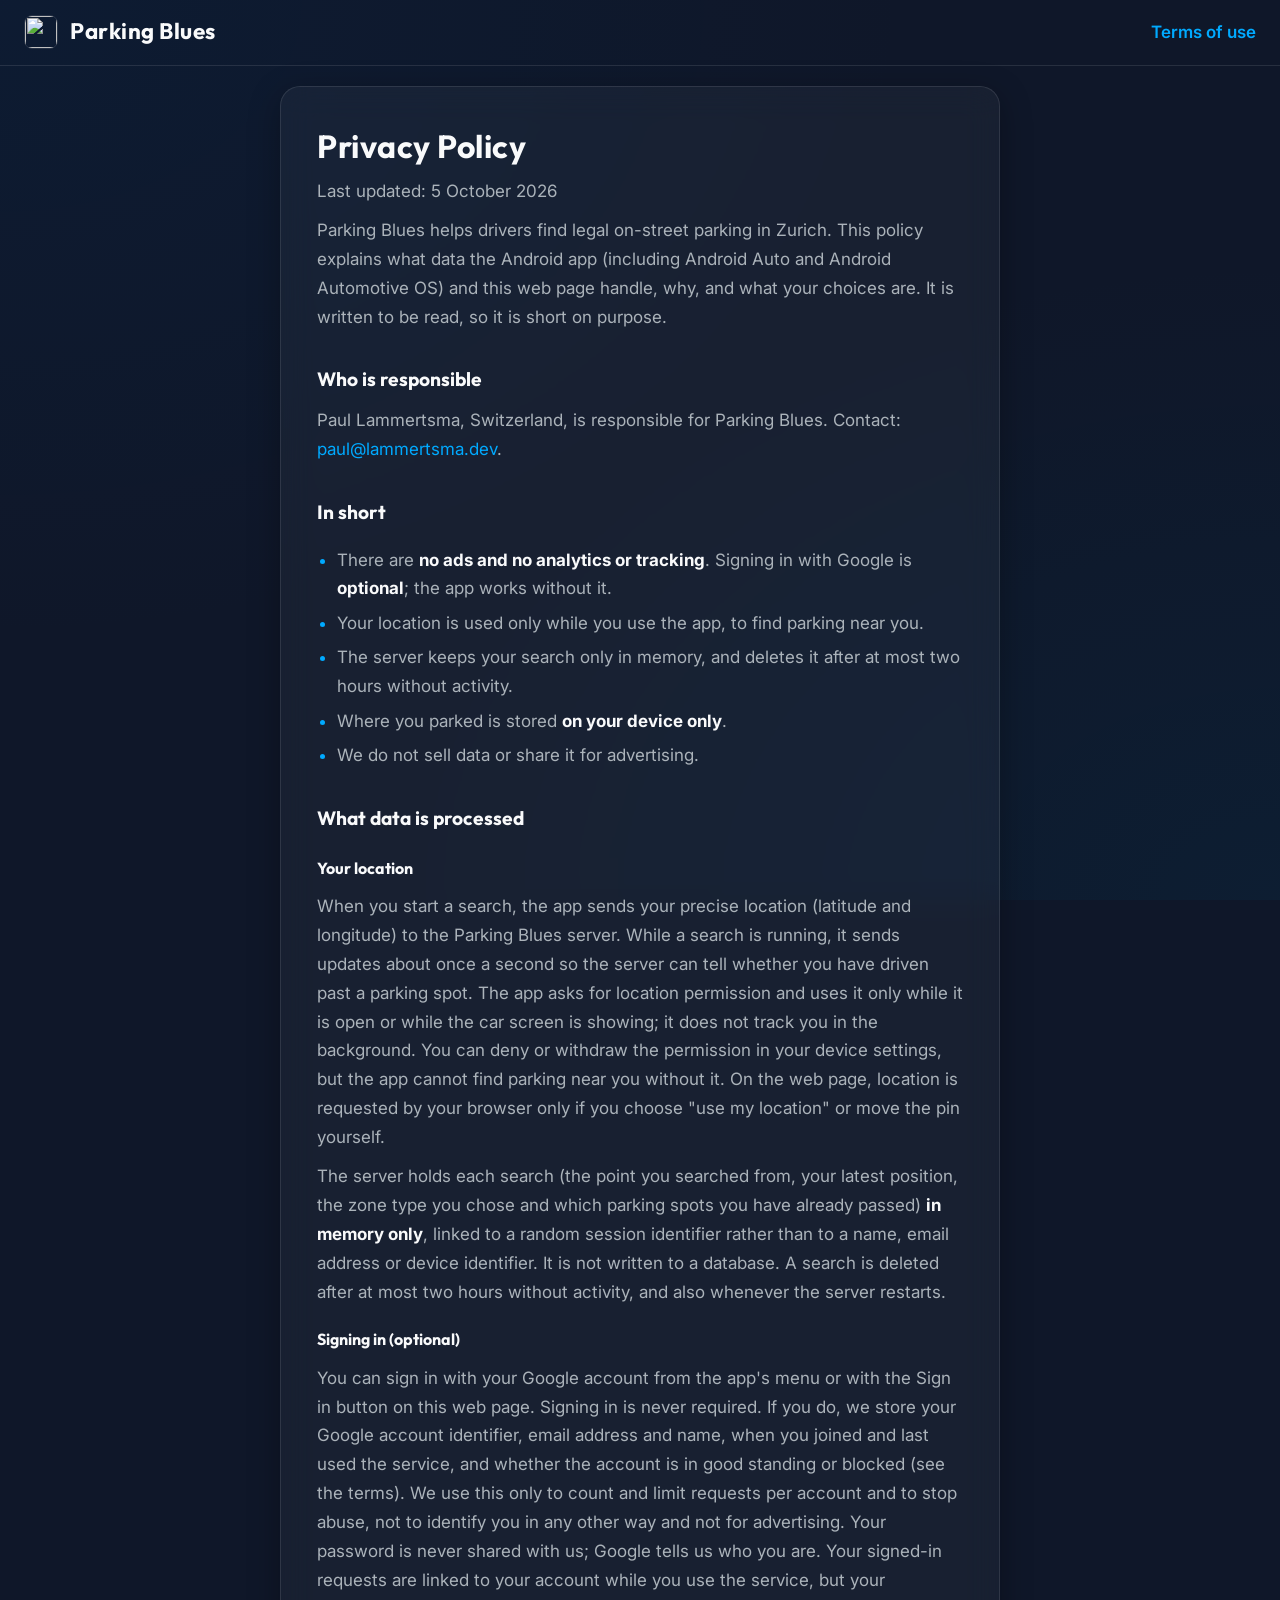
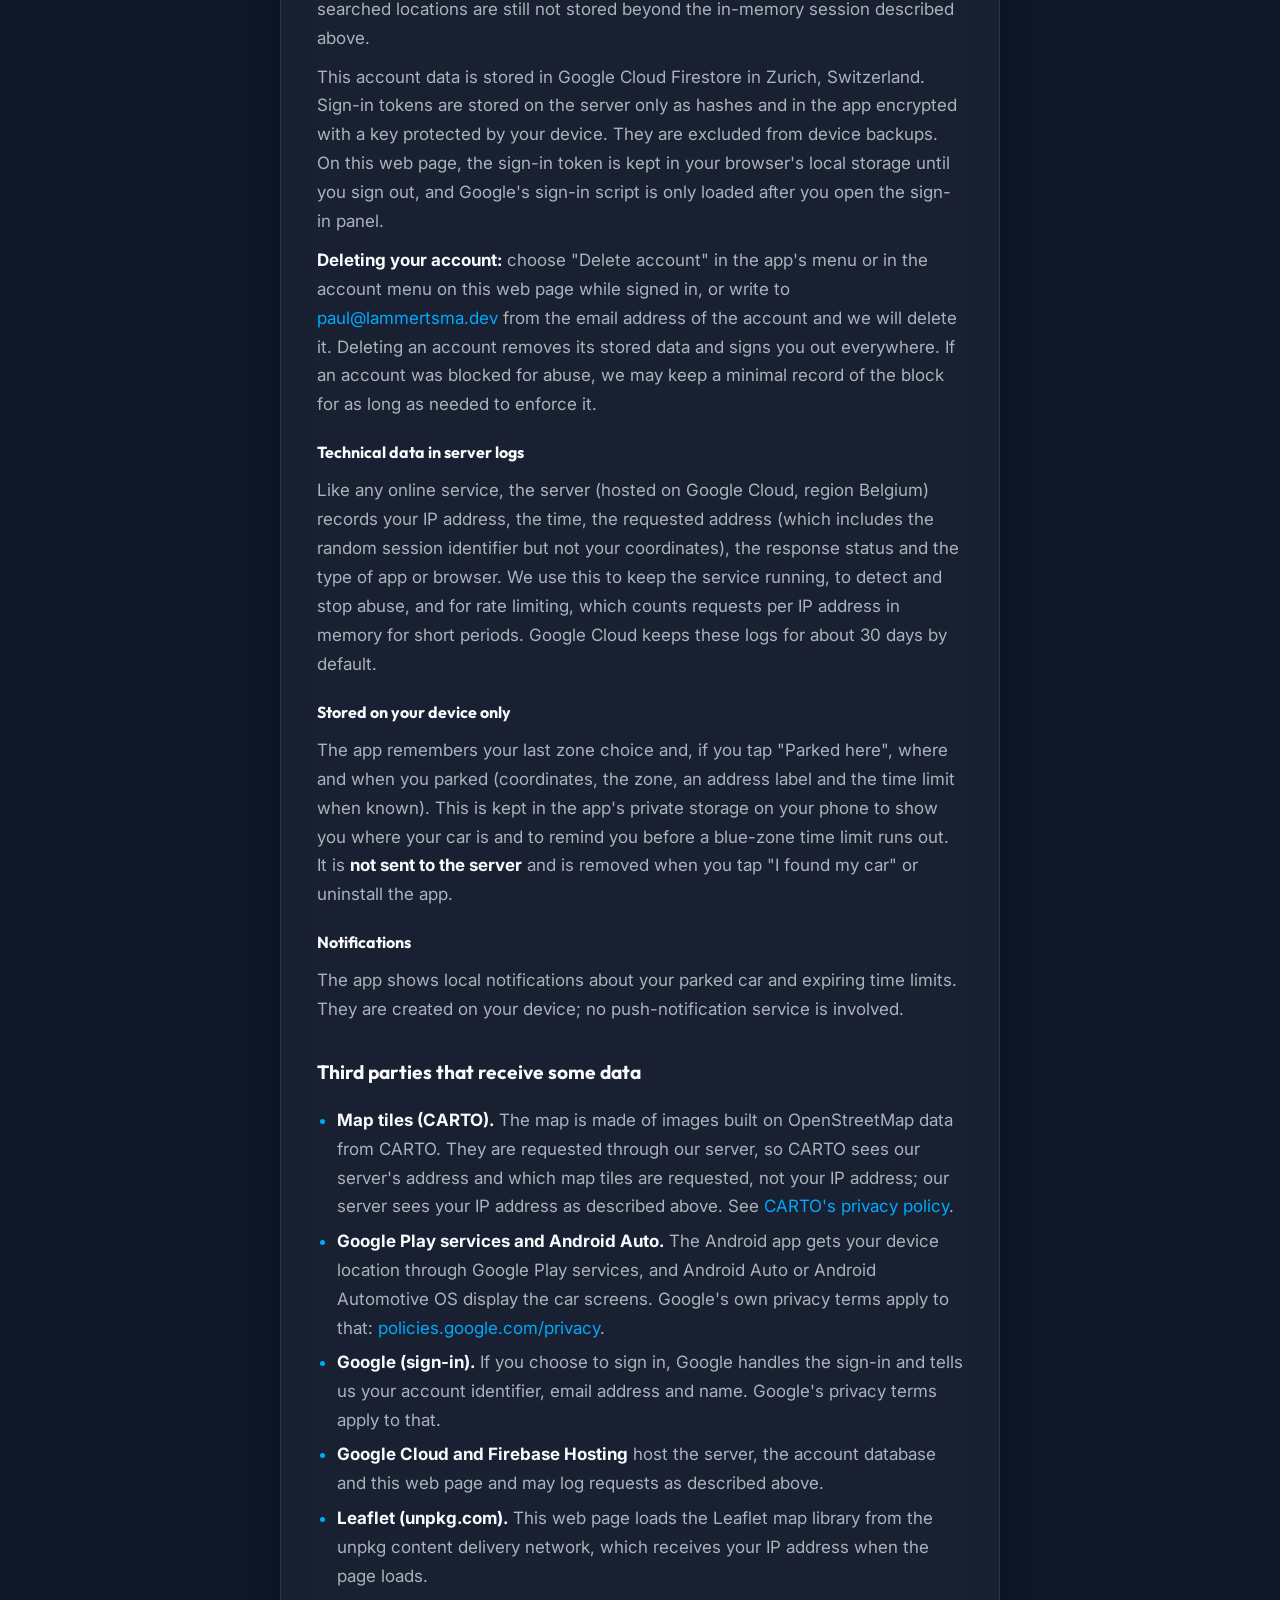
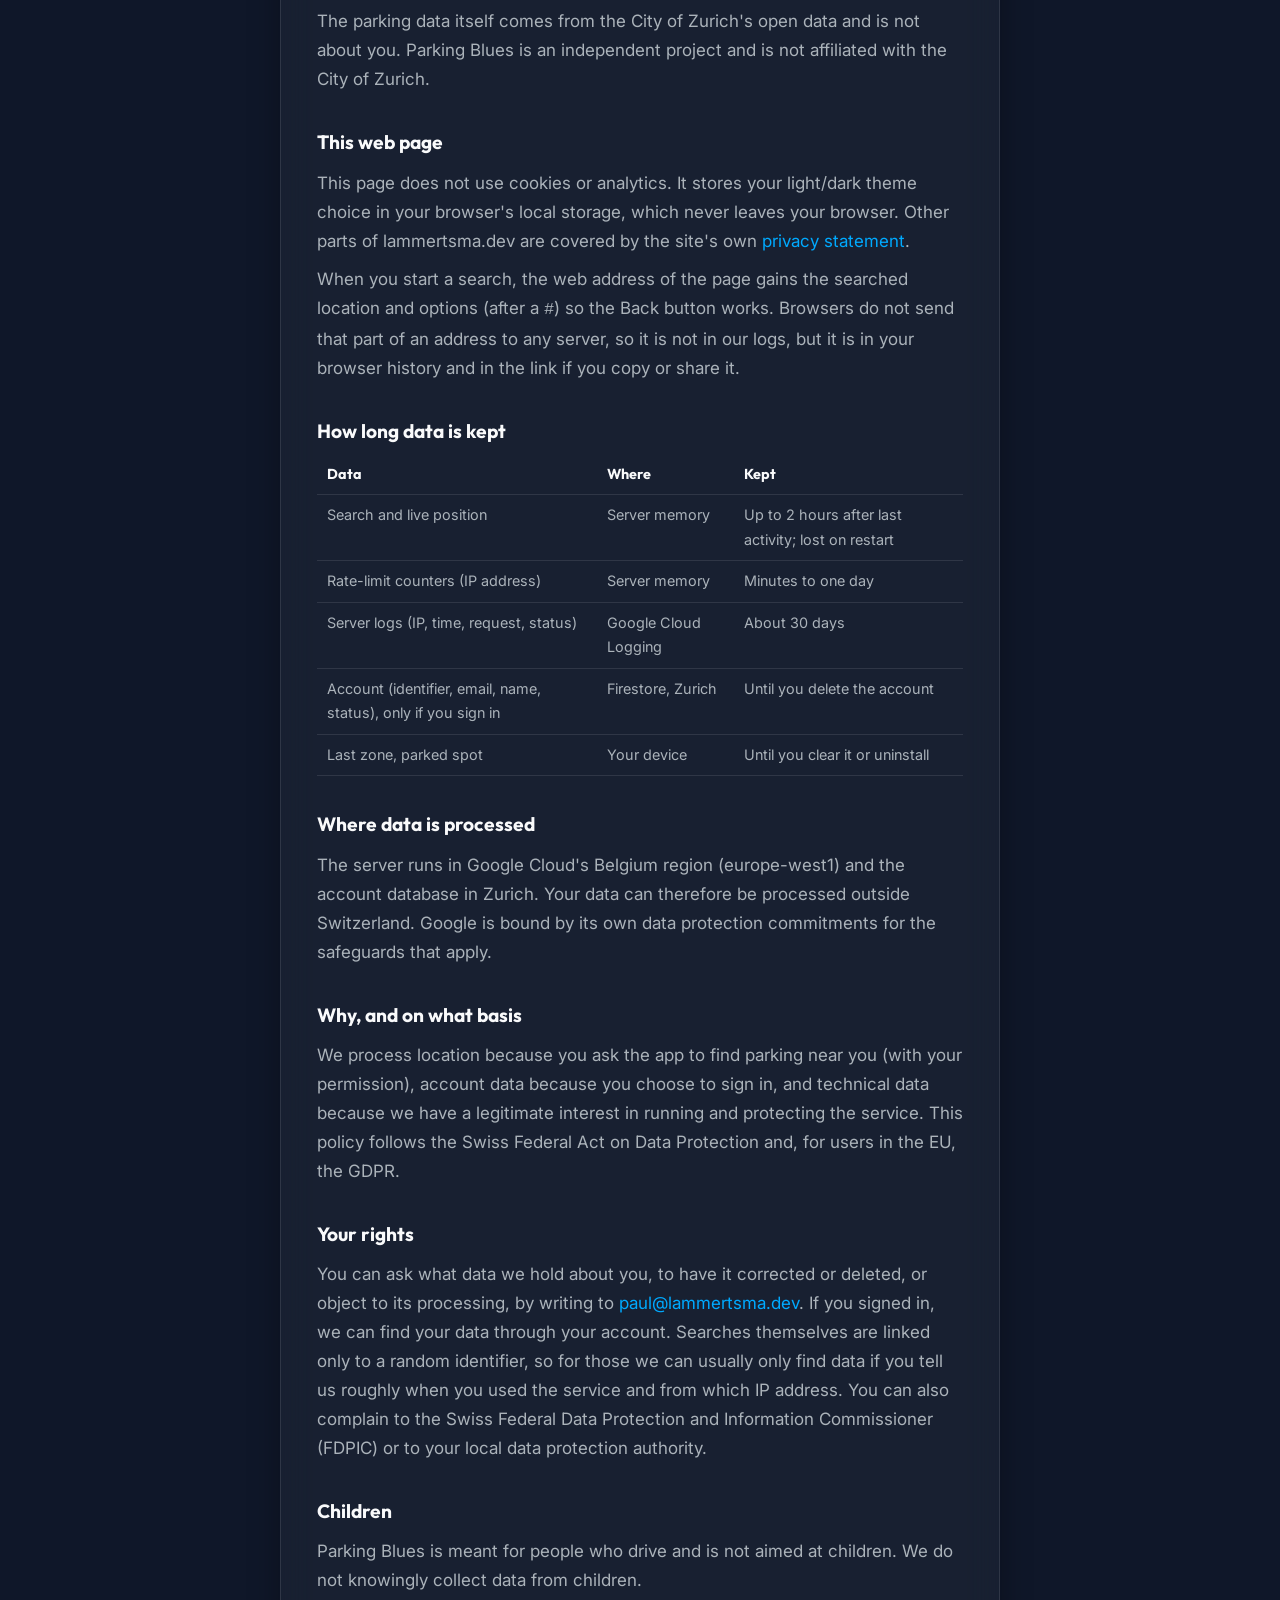
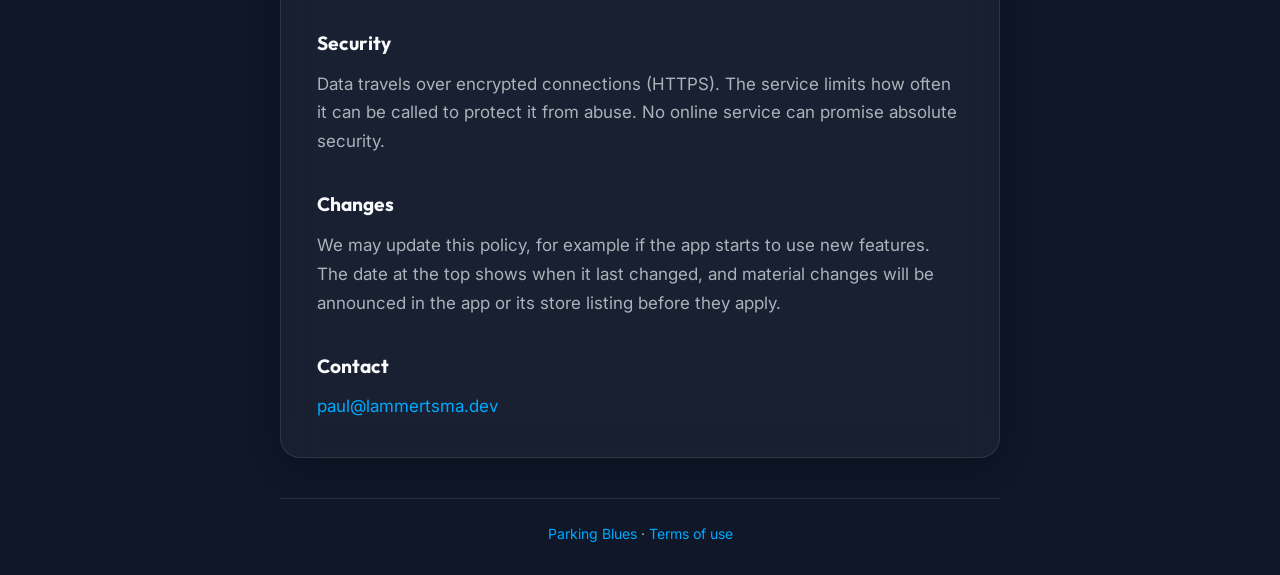
==== web/privacy.html @ 1bda06e5 "fix(web): centre the Destination label over its pin and drop the pointer Leaflet's default pin ancho" ====
<!doctype html>
<html lang="en">
<head>
  <meta charset="utf-8" />
  <meta name="viewport" content="width=device-width, initial-scale=1" />
  <title>Privacy Policy (Parking Blues)</title>
  <meta name="description" content="How the Parking Blues app and web page handle your data." />
  <link rel="preconnect" href="https://fonts.googleapis.com" />
  <link rel="preconnect" href="https://fonts.gstatic.com" crossorigin />
  <link href="https://fonts.googleapis.com/css2?family=Inter:wght@400;600&family=Outfit:wght@400;700&display=swap" rel="stylesheet" />
  <script>
    // Apply the saved theme before first paint (default: dark, like the rest
    // of lammertsma.dev). app.js owns the toggle; the legal pages only need this.
    try {
      var t = localStorage.getItem("parking-blues-theme") || "dark";
      if (t !== "system") document.documentElement.setAttribute("data-theme", t);
    } catch (e) {
      document.documentElement.setAttribute("data-theme", "dark");
    }
  </script>
  <link rel="stylesheet" href="style.css?v=13" />
</head>
<body class="legal-page">
  <header class="topbar">
    <div class="topbar-brand">
      <a class="site-home" href="/" title="Paul Lammertsma — home" aria-label="Paul Lammertsma — home"><img src="/favicon.png" alt="" width="32" height="32" /></a>
      <h1><a href="./">Parking Blues</a></h1>
    </div>
    <nav class="legal-nav"><a href="terms.html">Terms of use</a></nav>
  </header>

  <main class="legal">
    <h2>Privacy Policy</h2>
    <p class="meta">Last updated: 5 October 2026</p>

    <p>
      Parking Blues helps drivers find legal on-street parking in Zurich. This policy
      explains what data the Android app (including Android Auto and Android Automotive OS)
      and this web page handle, why, and what your choices are. It is written to be read,
      so it is short on purpose.
    </p>

    <h3>Who is responsible</h3>
    <p>
      Paul Lammertsma, Switzerland, is responsible for Parking Blues. Contact:
      <a href="mailto:paul@lammertsma.dev">paul@lammertsma.dev</a>.
    </p>

    <h3>In short</h3>
    <ul>
      <li>There are <strong>no ads and no analytics or tracking</strong>. Signing in with Google is <strong>optional</strong>; the app works without it.</li>
      <li>Your location is used only while you use the app, to find parking near you.</li>
      <li>The server keeps your search only in memory, and deletes it after at most two hours without activity.</li>
      <li>Where you parked is stored <strong>on your device only</strong>.</li>
      <li>We do not sell data or share it for advertising.</li>
    </ul>

    <h3>What data is processed</h3>

    <h4>Your location</h4>
    <p>
      When you start a search, the app sends your precise location (latitude and longitude)
      to the Parking Blues server. While a search is running, it sends updates about once a
      second so the server can tell whether you have driven past a parking spot. The app
      asks for location permission and uses it only while it is open or while the car
      screen is showing; it does not track you in the background. You can deny or withdraw
      the permission in your device settings, but the app cannot find parking near you
      without it. On the web page, location is requested by your browser only if you choose
      "use my location" or move the pin yourself.
    </p>
    <p>
      The server holds each search (the point you searched from, your latest position, the
      zone type you chose and which parking spots you have already passed) <strong>in
      memory only</strong>, linked to a random session identifier rather than to a name,
      email address or device identifier. It is not written to a database. A search is
      deleted after at most two hours without activity, and also whenever the server
      restarts.
    </p>

    <h4 id="accounts">Signing in (optional)</h4>
    <p>
      You can sign in with your Google account from the app's menu or with the Sign in button
      on this web page. Signing in is never required. If you do, we store your Google account identifier, email address and name,
      when you joined and last used the service, and whether the account is in good
      standing or blocked (see the terms). We use this only to count and limit requests
      per account and to stop abuse, not to identify you in any other way and not for
      advertising. Your password is never shared with us; Google tells us who you are.
      Your signed-in requests are linked to your account while you use the service, but
      your searched locations are still not stored beyond the in-memory session described
      above.
    </p>
    <p>
      This account data is stored in Google Cloud Firestore in Zurich, Switzerland. Sign-in
      tokens are stored on the server only as hashes and in the app encrypted with a key
      protected by your device. They are excluded from device backups. On this web page, the
      sign-in token is kept in your browser's local storage until you sign out, and
      Google's sign-in script is only loaded after you open the sign-in panel.
    </p>
    <p id="delete-account">
      <strong>Deleting your account:</strong> choose "Delete account" in the app's menu or in
      the account menu on this web page while signed in, or write to <a href="mailto:paul@lammertsma.dev">paul@lammertsma.dev</a>
      from the email address of the account and we will delete it. Deleting an account removes
      its stored data and signs you out everywhere. If an account was blocked for abuse, we may keep a
      minimal record of the block for as long as needed to enforce it.
    </p>

    <h4>Technical data in server logs</h4>
    <p>
      Like any online service, the server (hosted on Google Cloud, region Belgium) records
      your IP address, the time, the requested address (which includes the random session
      identifier but not your coordinates), the response status and the type of app or
      browser. We use this to keep the service running, to detect and stop abuse, and for
      rate limiting, which counts requests per IP address in memory for short periods. Google Cloud keeps these logs for
      about 30 days by default.
    </p>

    <h4>Stored on your device only</h4>
    <p>
      The app remembers your last zone choice and, if you tap "Parked here", where and when
      you parked (coordinates, the zone, an address label and the time limit when known).
      This is kept in the app's private storage on your phone to show you where your car is
      and to remind you before a blue-zone time limit runs out. It is <strong>not sent to
      the server</strong> and is removed when you tap "I found my car" or uninstall the app.
    </p>

    <h4>Notifications</h4>
    <p>
      The app shows local notifications about your parked car and expiring time limits. They
      are created on your device; no push-notification service is involved.
    </p>

    <h3>Third parties that receive some data</h3>
    <ul>
      <li>
        <strong>Map tiles (CARTO).</strong> The map is made of images built on OpenStreetMap
        data from CARTO. They are requested through our server, so CARTO sees our server's
        address and which map tiles are requested, not your IP address; our server sees your
        IP address as described above. See
        <a href="https://carto.com/privacy" rel="noopener">CARTO's privacy policy</a>.
      </li>
      <li>
        <strong>Google Play services and Android Auto.</strong> The Android app gets your
        device location through Google Play services, and Android Auto or Android Automotive
        OS display the car screens. Google's own privacy terms apply to that:
        <a href="https://policies.google.com/privacy" rel="noopener">policies.google.com/privacy</a>.
      </li>
      <li>
        <strong>Google (sign-in).</strong> If you choose to sign in, Google handles the
        sign-in and tells us your account identifier, email address and name. Google's
        privacy terms apply to that.
      </li>
      <li>
        <strong>Google Cloud and Firebase Hosting</strong> host the server, the account
        database and this web page and may log requests as described above.
      </li>
      <li>
        <strong>Leaflet (unpkg.com).</strong> This web page loads the Leaflet map library
        from the unpkg content delivery network, which receives your IP address when the
        page loads.
      </li>
    </ul>
    <p>
      The parking data itself comes from the City of Zurich's open data and is not about
      you. Parking Blues is an independent project and is not affiliated with the City of
      Zurich.
    </p>

    <h3>This web page</h3>
    <p>
      This page does not use cookies or analytics. It stores your light/dark theme choice in your
      browser's local storage, which never leaves your browser. Other parts of
      lammertsma.dev are covered by the site's own <a href="/privacy">privacy statement</a>.
    </p>
    <p>
      When you start a search, the web address of the page gains the searched location and
      options (after a <code>#</code>) so the Back button works. Browsers do not send that part
      of an address to any server, so it is not in our logs, but it is in your browser history
      and in the link if you copy or share it.
    </p>

    <h3>How long data is kept</h3>
    <div class="table-wrap"><table class="retention">
      <thead><tr><th>Data</th><th>Where</th><th>Kept</th></tr></thead>
      <tbody>
        <tr><td>Search and live position</td><td>Server memory</td><td>Up to 2 hours after last activity; lost on restart</td></tr>
        <tr><td>Rate-limit counters (IP address)</td><td>Server memory</td><td>Minutes to one day</td></tr>
        <tr><td>Server logs (IP, time, request, status)</td><td>Google Cloud Logging</td><td>About 30 days</td></tr>
        <tr><td>Account (identifier, email, name, status), only if you sign in</td><td>Firestore, Zurich</td><td>Until you delete the account</td></tr>
        <tr><td>Last zone, parked spot</td><td>Your device</td><td>Until you clear it or uninstall</td></tr>
      </tbody>
    </table></div>

    <h3>Where data is processed</h3>
    <p>
      The server runs in Google Cloud's Belgium region (europe-west1) and the account
      database in Zurich. Your data can therefore be processed outside Switzerland. Google is bound by its own data protection
      commitments for the safeguards that apply.
    </p>

    <h3>Why, and on what basis</h3>
    <p>
      We process location because you ask the app to find parking near you (with your
      permission), account data because you choose to sign in, and technical data because
      we have a legitimate interest in running and protecting the service. This policy follows the Swiss Federal Act on Data
      Protection and, for users in the EU, the GDPR.
    </p>

    <h3>Your rights</h3>
    <p>
      You can ask what data we hold about you, to have it corrected or deleted, or object to
      its processing, by writing to <a href="mailto:paul@lammertsma.dev">paul@lammertsma.dev</a>.
      If you signed in, we can find your data through your account. Searches themselves are
      linked only to a random identifier, so for those we can usually only find data if you
      tell us roughly when you used the service and from which IP address. You can also complain to the Swiss Federal Data Protection and
      Information Commissioner (FDPIC) or to your local data protection authority.
    </p>

    <h3>Children</h3>
    <p>
      Parking Blues is meant for people who drive and is not aimed at children. We do not
      knowingly collect data from children.
    </p>

    <h3>Security</h3>
    <p>
      Data travels over encrypted connections (HTTPS). The service limits how often it
      can be called to protect it from abuse. No online service can promise absolute security.
    </p>

    <h3>Changes</h3>
    <p>
      We may update this policy, for example if the app starts to use new features. The date at the top shows when it last changed, and material changes will be
      announced in the app or its store listing before they apply.
    </p>

    <h3>Contact</h3>
    <p><a href="mailto:paul@lammertsma.dev">paul@lammertsma.dev</a></p>
  </main>

  <footer class="site-footer">
    <a href="./">Parking Blues</a> · <a href="terms.html">Terms of use</a>
  </footer>
</body>
</html>
---- web/style.css ----
/* Styled to match lammertsma.dev (see /assets/css/main.css): dark glass
   surfaces, Inter body text, Outfit headings, electric-blue accent. The dark
   palette mirrors the site's tokens exactly; the light palette is an opt-in
   counterpart built from the same accent, radii and fonts. */
:root {
  --primary: hsl(200, 100%, 50%);
  --primary-dark: hsl(200, 100%, 40%);
  --primary-glow: hsla(200, 100%, 50%, 0.3);
  --transition: all 0.4s cubic-bezier(0.4, 0, 0.2, 1);
  --glass-blur: blur(16px);
  --font-body: "Inter", system-ui, sans-serif;
  --font-heading: "Outfit", "Inter", system-ui, sans-serif;

  /* Dark (site default) */
  --bg: hsl(222, 47%, 11%);
  --bg-glow-1: hsla(210, 100%, 20%, 0.15);
  --bg-glow-2: hsla(200, 100%, 20%, 0.15);
  --fg: hsl(210, 20%, 98%);
  --muted-fg: hsl(210, 10%, 70%);
  --border: rgba(255, 255, 255, 0.1);
  --card-bg: rgba(255, 255, 255, 0.04);
  --surface-hover: rgba(255, 255, 255, 0.08);
  --log-bg: rgba(0, 0, 0, 0.25);
  --accent-bg: rgba(255, 255, 255, 0.1);
  --link: var(--primary);
  --shadow: 0 8px 32px rgba(0, 0, 0, 0.3);
  --zone-blue: #5b9bff;
  --zone-white: #c8c8c8;
  --spot-white: #f1f5f9;
  --spot-rejected-fill: #4b5563;
  --spot-rejected-stroke: #6b7280;
  --map-tile-filter: invert(1) hue-rotate(180deg) brightness(0.95) contrast(0.9);
  color-scheme: dark;
}

/* "Match system": app.js removes data-theme entirely for this choice. */
@media (prefers-color-scheme: light) {
  :root:not([data-theme]) {
    --bg: hsl(210, 33%, 98%);
    --bg-glow-1: hsla(210, 100%, 80%, 0.25);
    --bg-glow-2: hsla(200, 100%, 80%, 0.2);
    --fg: hsl(222, 47%, 11%);
    --muted-fg: hsl(215, 16%, 38%);
    --border: rgba(15, 23, 42, 0.14);
    --card-bg: rgba(255, 255, 255, 0.75);
    --surface-hover: rgba(15, 23, 42, 0.05);
    --log-bg: rgba(15, 23, 42, 0.04);
    --accent-bg: rgba(15, 23, 42, 0.08);
    --link: hsl(200, 100%, 36%);
    --shadow: 0 8px 32px rgba(15, 23, 42, 0.1);
    --zone-blue: #1560bd;
    --zone-white: #555555;
    --spot-white: #555555;
    --spot-rejected-fill: #bbbbbb;
    --spot-rejected-stroke: #999999;
    --map-tile-filter: none;
    color-scheme: light;
  }
}

:root[data-theme="light"] {
  --bg: hsl(210, 33%, 98%);
  --bg-glow-1: hsla(210, 100%, 80%, 0.25);
  --bg-glow-2: hsla(200, 100%, 80%, 0.2);
  --fg: hsl(222, 47%, 11%);
  --muted-fg: hsl(215, 16%, 38%);
  --border: rgba(15, 23, 42, 0.14);
  --card-bg: rgba(255, 255, 255, 0.75);
  --surface-hover: rgba(15, 23, 42, 0.05);
  --log-bg: rgba(15, 23, 42, 0.04);
  --accent-bg: rgba(15, 23, 42, 0.08);
  --link: hsl(200, 100%, 36%);
  --shadow: 0 8px 32px rgba(15, 23, 42, 0.1);
  --zone-blue: #1560bd;
  --zone-white: #555555;
  --spot-white: #555555;
  --spot-rejected-fill: #bbbbbb;
  --spot-rejected-stroke: #999999;
  --map-tile-filter: none;
  color-scheme: light;
}

* {
  box-sizing: border-box;
}

html {
  overflow-x: hidden;
}

body {
  font-family: var(--font-body);
  font-size: 17px;
  line-height: 1.6;
  margin: 0;
  padding: 0 0 2rem;
  color: var(--muted-fg);
  background: var(--bg);
  background-image:
    radial-gradient(at 0% 0%, var(--bg-glow-1) 0px, transparent 50%),
    radial-gradient(at 100% 100%, var(--bg-glow-2) 0px, transparent 50%);
  background-attachment: fixed;
  -webkit-font-smoothing: antialiased;
  overflow-x: hidden;
}

h1,
h2,
h3,
h4 {
  font-family: var(--font-heading);
  font-weight: 700;
  color: var(--fg);
}

a {
  color: var(--link);
  text-decoration: none;
  transition: var(--transition);
}

a:hover {
  text-shadow: 0 0 10px var(--primary-glow);
}

p {
  margin: 10px 0 4px;
}

/* ---- Top bar -------------------------------------------------------- */

/* The header spans the full page width; everything else sits in a centered
   720px column. */
body > :not(.topbar):not(script) {
  width: min(720px, calc(100% - 2rem));
  margin-left: auto;
  margin-right: auto;
}

.topbar {
  display: flex;
  align-items: center;
  justify-content: space-between;
  gap: 0.75rem;
  padding: 0.9rem 1.5rem;
  border-bottom: 1px solid var(--border);
  margin-bottom: 1.25rem;
}

.topbar-brand {
  display: flex;
  align-items: center;
  gap: 0.75rem;
  min-width: 0;
}

/* Site icon linking back to the lammertsma.dev homepage. */
.site-home {
  display: flex;
  flex: none;
  border: 1px solid var(--border);
  border-radius: 8px;
  overflow: hidden;
  transition: var(--transition);
}

.site-home:hover {
  border-color: var(--primary);
}

.site-home img {
  display: block;
  width: 32px;
  height: 32px;
}

.topbar h1 {
  font-size: 1.4rem;
  letter-spacing: 0.5px;
  margin: 0;
  white-space: nowrap;
  overflow: hidden;
  text-overflow: ellipsis;
}

.topbar h1 a {
  color: inherit;
}

.topbar-actions {
  display: flex;
  align-items: center;
  gap: 0.5rem;
}

.theme-toggle {
  display: flex;
  border: 1px solid var(--border);
  border-radius: 8px;
  overflow: hidden;
  background: var(--card-bg);
  backdrop-filter: var(--glass-blur);
}

.theme-toggle button {
  display: flex;
  align-items: center;
  justify-content: center;
  width: 2.1rem;
  height: 2.1rem;
  padding: 0;
  border: none;
  border-left: 1px solid var(--border);
  border-radius: 0;
  background: transparent;
  color: var(--muted-fg);
}

.theme-toggle button:first-child {
  border-left: none;
}

.theme-toggle button:hover {
  background: var(--surface-hover);
  color: var(--fg);
  transform: none;
  box-shadow: none;
}

.theme-toggle button[aria-pressed="true"] {
  background: var(--accent-bg);
  color: var(--primary);
}

.theme-toggle svg {
  width: 1.1rem;
  height: 1.1rem;
  fill: none;
  stroke: currentColor;
  stroke-width: 1.6;
  stroke-linecap: round;
  stroke-linejoin: round;
}

/* ---- Controls ------------------------------------------------------- */

button {
  font-family: var(--font-body);
  font-weight: 600;
  cursor: pointer;
  padding: 0.5rem 1rem;
  color: var(--fg);
  background: var(--card-bg);
  border: 1px solid var(--border);
  border-radius: 8px;
  transition: var(--transition);
}

button:hover:not(:disabled) {
  background: var(--surface-hover);
  border-color: var(--primary);
}

button:focus-visible {
  outline: 2px solid var(--primary);
  outline-offset: 2px;
}

button:disabled {
  cursor: default;
  opacity: 0.5;
}

#start,
#expand {
  background: var(--primary);
  border-color: transparent;
  color: #fff;
}

#start:hover:not(:disabled),
#expand:hover:not(:disabled) {
  background: var(--primary-dark);
  border-color: transparent;
}

/* ---- Optional sign-in ------------------------------------------------ */

.account {
  position: relative;
}

#account-btn {
  max-width: 7rem;
  overflow: hidden;
  text-overflow: ellipsis;
  white-space: nowrap;
}

.account-panel {
  position: absolute;
  right: 0;
  top: calc(100% + 0.5rem);
  z-index: 1000; /* above the Leaflet panes */
  width: 16rem;
  max-width: calc(100vw - 2rem);
  padding: 0.9rem;
  border: 1px solid var(--border);
  border-radius: 12px;
  background: var(--bg); /* opaque: the glass surfaces would let the map show through */
  box-shadow: var(--shadow);
}

.account-panel p {
  margin: 0 0 0.6rem;
}

.account-panel .account-name {
  font-weight: 600;
  color: var(--fg);
  overflow-wrap: anywhere;
}

.account-panel .hint {
  font-size: 0.85rem;
  overflow-wrap: anywhere;
}

.account-panel button {
  display: block;
  width: 100%;
  margin-top: 0.4rem;
}

.account-panel .danger {
  color: #ef5350;
}

.reset-btn {
  font-size: 0.85rem;
  padding: 0.35rem 0.8rem;
  white-space: nowrap;
}

@media (max-width: 420px) {
  .topbar {
    padding: 0.75rem 0.9rem;
    gap: 0.5rem;
  }

  .topbar-brand {
    gap: 0.5rem;
  }

  .theme-toggle button {
    width: 1.9rem;
  }

  .topbar h1 {
    font-size: 1.15rem;
  }

  .topbar-actions {
    gap: 0.35rem;
  }

  #account-btn {
    max-width: 5rem;
  }
}

select {
  font-family: var(--font-body);
  padding: 0.4rem 0.75rem;
  border: 1px solid var(--border);
  border-radius: 8px;
  background: var(--card-bg);
  color: var(--fg);
}

/* The popup list is drawn by the browser and ignores the select's translucent
   background, so give the options an opaque one or they turn white-on-white. */
select option {
  background-color: var(--bg);
  color: var(--fg);
}

select:focus-visible,
input:focus-visible {
  outline: 2px solid var(--primary);
  outline-offset: 1px;
}

input[type="radio"] {
  accent-color: var(--primary);
}

.hint {
  color: var(--muted-fg);
  font-size: 0.9rem;
}

/* ---- Setup / session ------------------------------------------------ */

#setup,
#session {
  margin-top: 1.5rem;
}

#setup h2,
#session h2 {
  font-size: 1.3rem;
  margin: 0 0 0.75rem;
}

#session h3 {
  font-size: 1rem;
  text-transform: uppercase;
  letter-spacing: 1px;
  margin: 1.5rem 0 0.5rem;
}

fieldset {
  border: 1px solid var(--border);
  border-radius: 12px;
  background: var(--card-bg);
  margin: 0 0 0.75rem;
  padding: 0.5rem 1rem 0.75rem;
}

legend {
  font-family: var(--font-heading);
  font-weight: 700;
  color: var(--fg);
  padding: 0 0.4rem;
}

/* One look for every control in the search form: the same height, text size
   and corner radius, so the radios, the dropdown and the two buttons read as
   one set. The compact header buttons keep their own sizes. */
:root {
  --control-height: 2.75rem;
  --control-font: 1rem;
}

#setup button,
#setup select,
#session button {
  min-height: var(--control-height);
  font-size: var(--control-font);
}

#setup button,
#session button {
  padding: 0 1.4rem;
}

fieldset label {
  display: inline-flex;
  align-items: center;
  gap: 0.5rem;
  margin: 0 1.25rem 0 0;
  font-size: var(--control-font);
  cursor: pointer;
}

/* The chosen option reads as a value (bright), the others as options (muted),
   like the dropdown's selected text. */
fieldset label:has(input:checked) {
  color: var(--fg);
}

input[type="radio"] {
  width: 1.1rem;
  height: 1.1rem;
  margin: 0;
}

.duration-row {
  display: flex;
  align-items: center;
  gap: 0.75rem;
  flex-wrap: wrap;
  margin-bottom: 0.5rem;
  font-size: var(--control-font);
}

.form-actions {
  display: flex;
  align-items: center;
  gap: 0.75rem;
  flex-wrap: wrap;
  margin: 1.25rem 0 0.25rem;
}

#map {
  height: 350px;
  margin-bottom: 0.5rem;
  border: 1px solid var(--border);
  border-radius: 16px;
  box-shadow: var(--shadow);
  /* Keeps Leaflet's panes inside the rounded corners. */
  overflow: hidden;
}

/* The map tiles are CARTO's light basemap; invert them in the dark theme
   rather than switching tile sets, so markers and popups are untouched. */
/* The label sits right on its marker, so Leaflet's little pointer is redundant. */
.leaflet-tooltip::before {
  display: none;
}

.leaflet-tile-pane {
  filter: var(--map-tile-filter);
}

.you-dot {
  width: 16px;
  height: 16px;
  border-radius: 50%;
  background: #d62728;
  border: 2px solid white;
  box-shadow: 0 0 3px rgba(0, 0, 0, 0.7);
}

.card {
  background: var(--card-bg);
  backdrop-filter: var(--glass-blur);
  border: 1px solid var(--border);
  border-radius: 16px;
  box-shadow: var(--shadow);
  padding: 1rem 1.25rem;
  margin-bottom: 0.75rem;
  transition: var(--transition);
}

.card:hover {
  background: var(--surface-hover);
  border-color: var(--primary);
}

/* Not scoped to .card: also used inside map popups (segmentDetailsHtml in
   app.js), which aren't .card elements. */
.zone-blue { color: var(--zone-blue); font-weight: bold; }
.zone-white { color: var(--zone-white); font-weight: bold; }

.popup-note {
  color: var(--muted-fg);
  font-size: 0.85rem;
}

/* Leaflet's own popup chrome is theme-unaware (always light) -- override it
   so the richer content segmentDetailsHtml puts in there stays legible in
   dark mode instead of white-box-on-dark-page. */
.leaflet-popup-content-wrapper,
.leaflet-popup-tip {
  background: var(--bg);
  color: var(--fg);
  border: 1px solid var(--border);
}

.leaflet-popup-content-wrapper {
  border-radius: 12px;
  font-family: var(--font-body);
}

.leaflet-popup-close-button {
  color: var(--muted-fg) !important;
}

.leaflet-container a {
  color: var(--link);
}

.leaflet-control-attribution {
  background: var(--card-bg) !important;
  color: var(--muted-fg) !important;
}

/* Long result lists scroll inside their own block instead of stretching the page. */
#upcoming {
  max-height: 11rem;
  overflow-y: auto;
  margin: 0;
  padding: 0.5rem 1rem 0.5rem 2.5rem;
  background: var(--log-bg);
  border: 1px solid var(--border);
  border-radius: 12px;
  font-size: 0.9rem;
}

#upcoming li {
  margin: 0.35rem 0;
}

/* Map marker colors. Rejected ("already checked") spots must read as fainter
   than live ones in both themes: lighter than white-zone spots on the light
   map, darker than them on the dark map. */
.spot-blue {
  stroke: var(--zone-blue);
  fill: var(--zone-blue);
}

.spot-white {
  stroke: var(--spot-white);
  fill: var(--spot-white);
}

.spot-rejected {
  stroke: var(--spot-rejected-stroke);
  fill: var(--spot-rejected-fill);
}

.status {
  background: var(--log-bg);
  border: 1px solid var(--border);
  border-radius: 12px;
  color: var(--fg);
  font-size: 0.9rem;
  padding: 0.6rem 1rem;
}

/* ---- Privacy policy and terms of use -------------------------------- */

.legal-nav a {
  font-weight: 600;
}

.legal {
  background: var(--card-bg);
  backdrop-filter: var(--glass-blur);
  border: 1px solid var(--border);
  border-radius: 20px;
  box-shadow: var(--shadow);
  padding: 2rem 2.25rem;
  line-height: 1.7;
}

.legal h2 {
  font-size: 2rem;
  letter-spacing: 0.5px;
  margin: 0 0 0.25rem;
}

.legal h3 {
  font-size: 1.2rem;
  margin: 2rem 0 0.4rem;
}

.legal h4 {
  font-size: 1rem;
  margin: 1.25rem 0 0.25rem;
}

.legal .meta {
  color: var(--muted-fg);
  margin-top: 0;
}

.legal strong {
  color: var(--fg);
}

.legal ul {
  padding-left: 1.25rem;
}

.legal li {
  margin: 0.35rem 0;
}

.legal li::marker {
  color: var(--primary);
}

.retention {
  width: 100%;
  border-collapse: collapse;
  font-size: 0.9rem;
}

.retention th,
.retention td {
  text-align: left;
  vertical-align: top;
  padding: 0.5rem 0.6rem;
  border-bottom: 1px solid var(--border);
}

.retention th {
  font-family: var(--font-heading);
  color: var(--fg);
}

/* Wide tables scroll inside the card instead of the page on narrow screens. */
.legal .table-wrap {
  overflow-x: auto;
}

/* ---- Footer --------------------------------------------------------- */

.site-footer {
  margin-top: 2.5rem;
  padding: 1.5rem 0 0;
  border-top: 1px solid var(--border);
  color: var(--muted-fg);
  font-size: 14px;
  text-align: center;
}

@media (max-width: 600px) {
  body {
    font-size: 16px;
  }

  .legal {
    padding: 1.25rem 1.1rem;
    border-radius: 16px;
  }
}
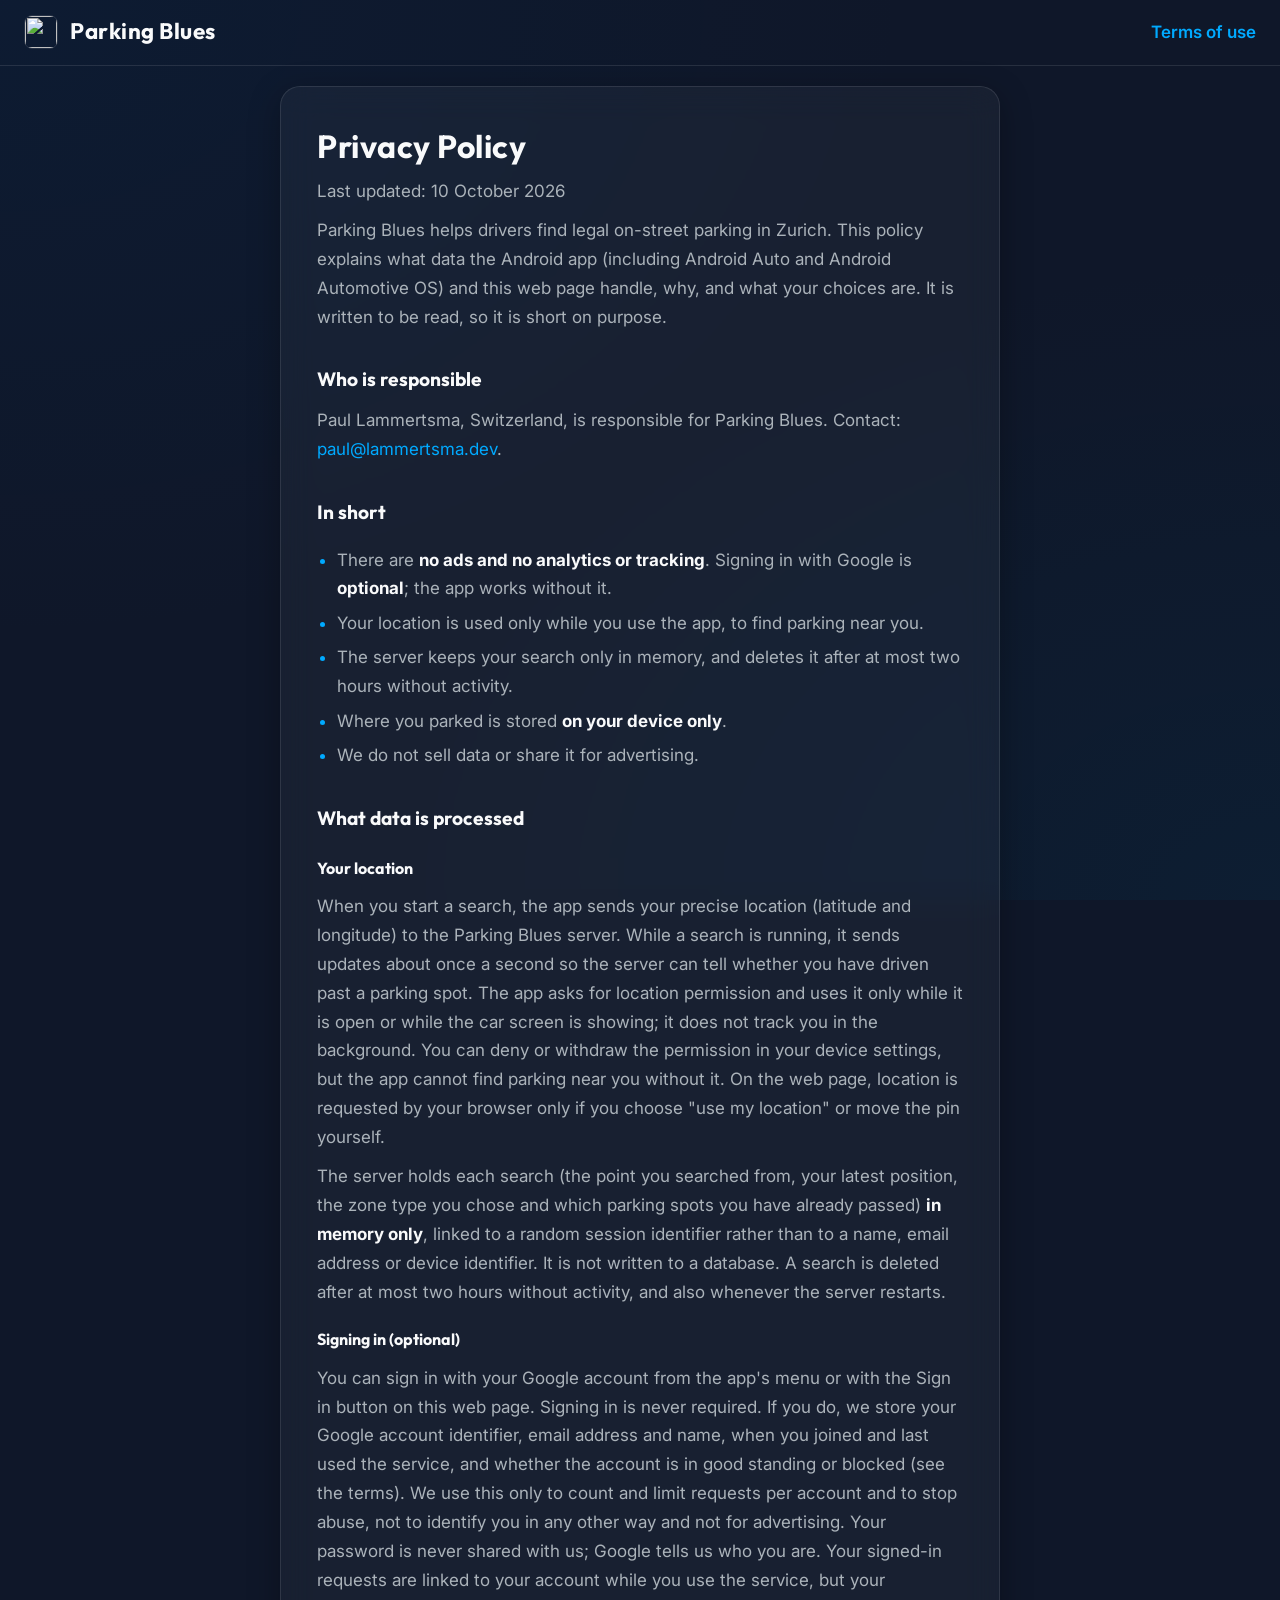
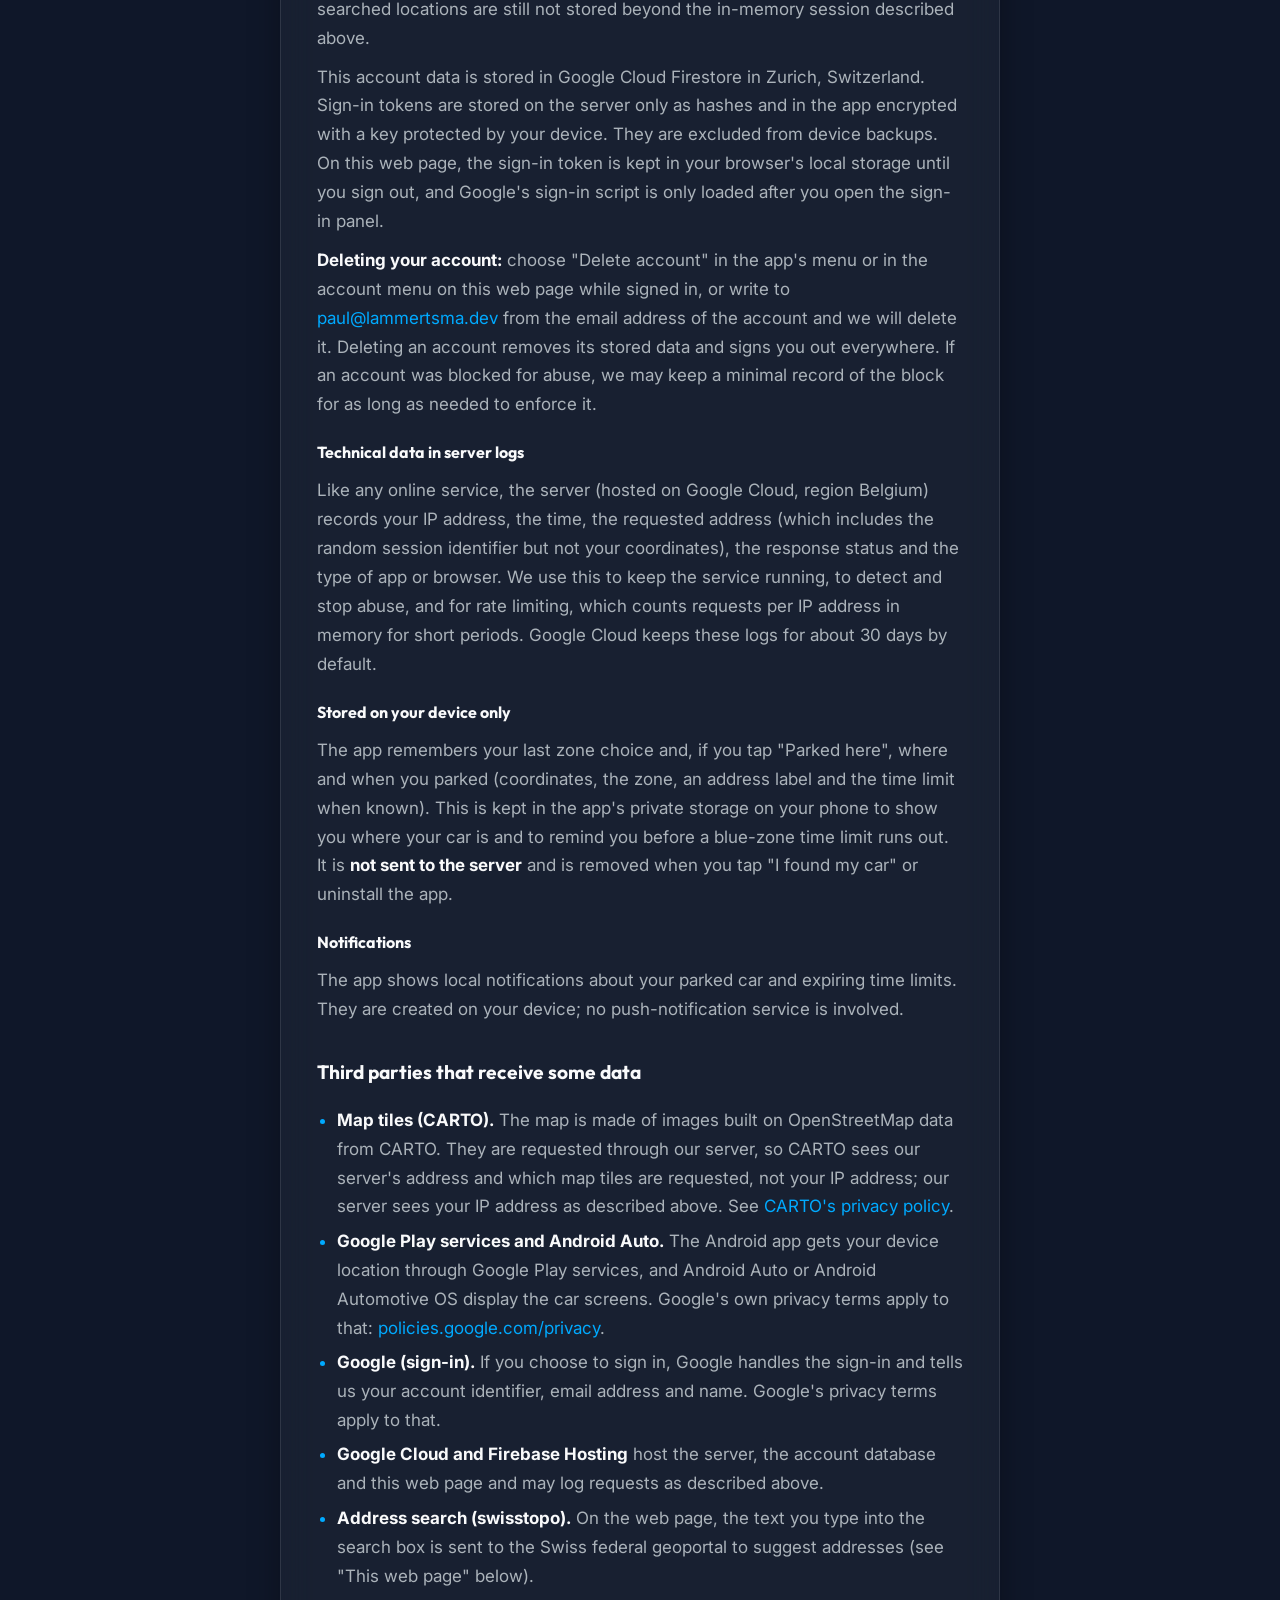
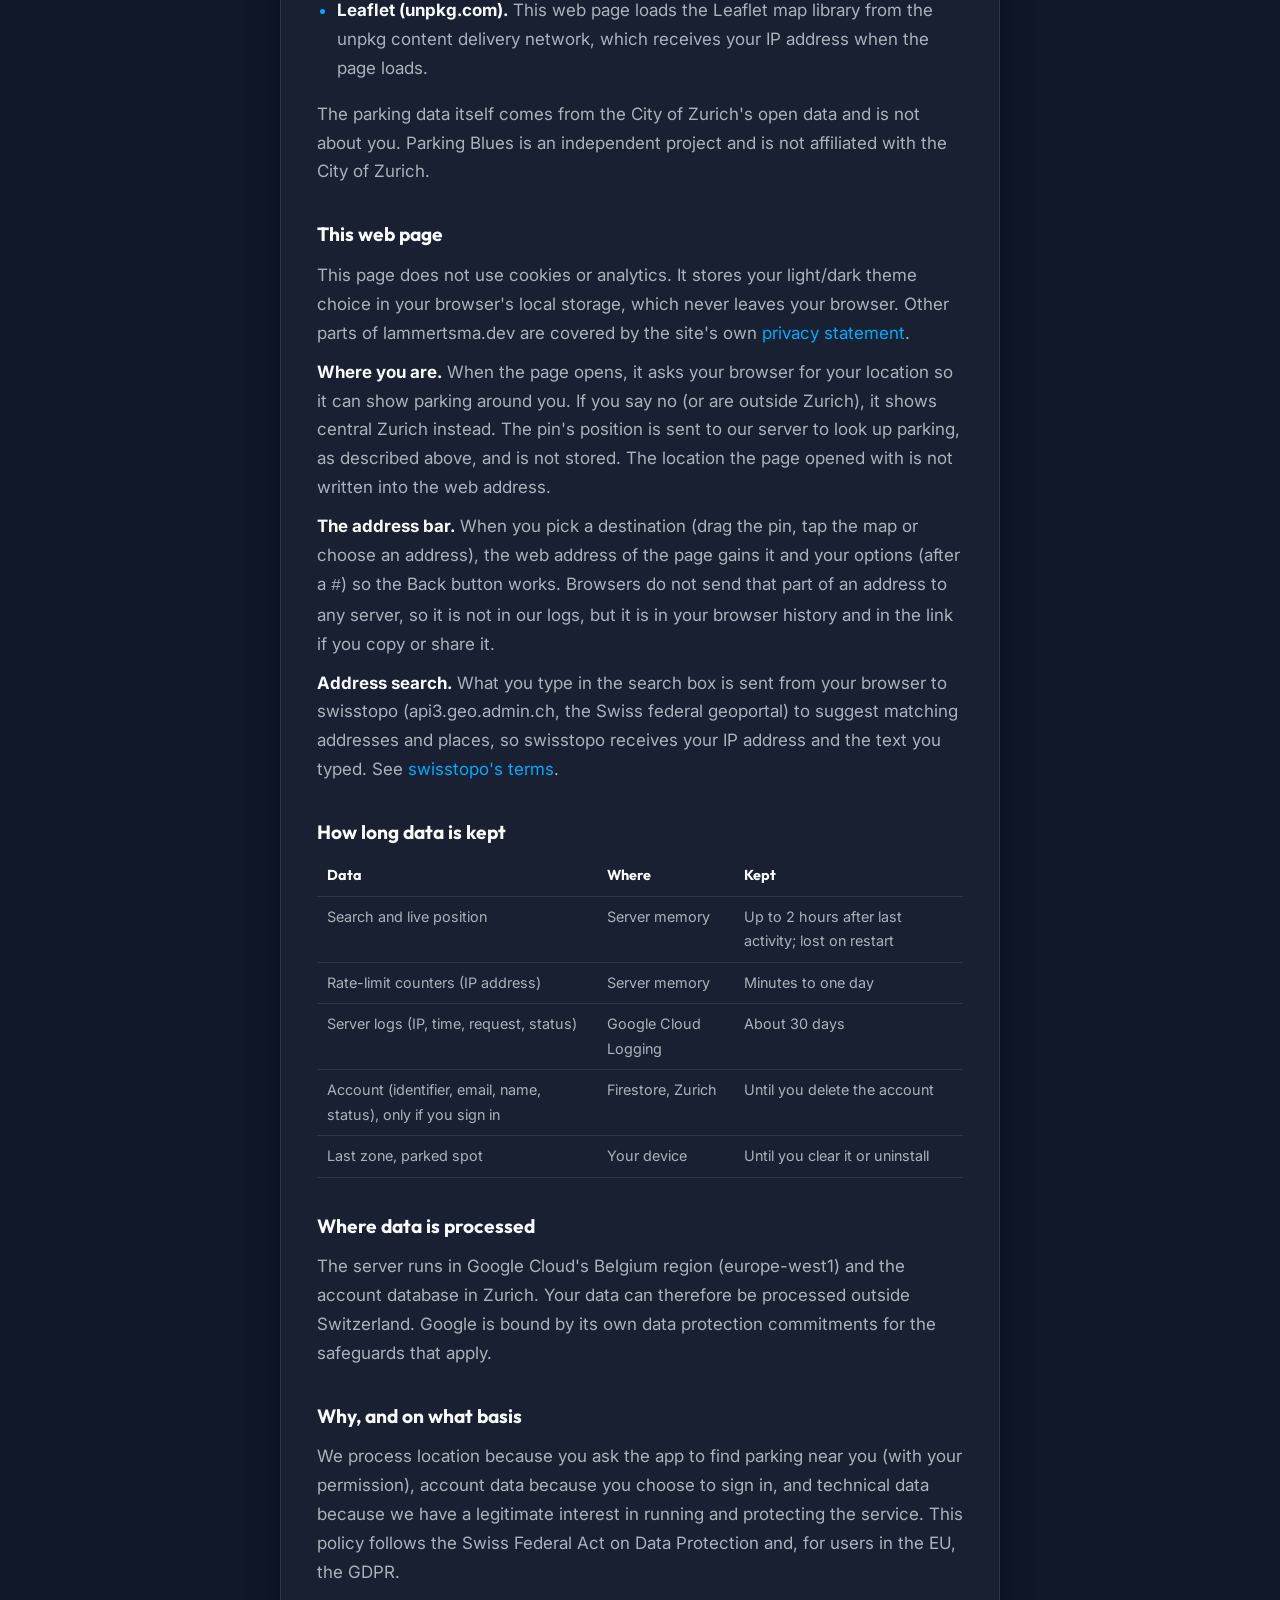
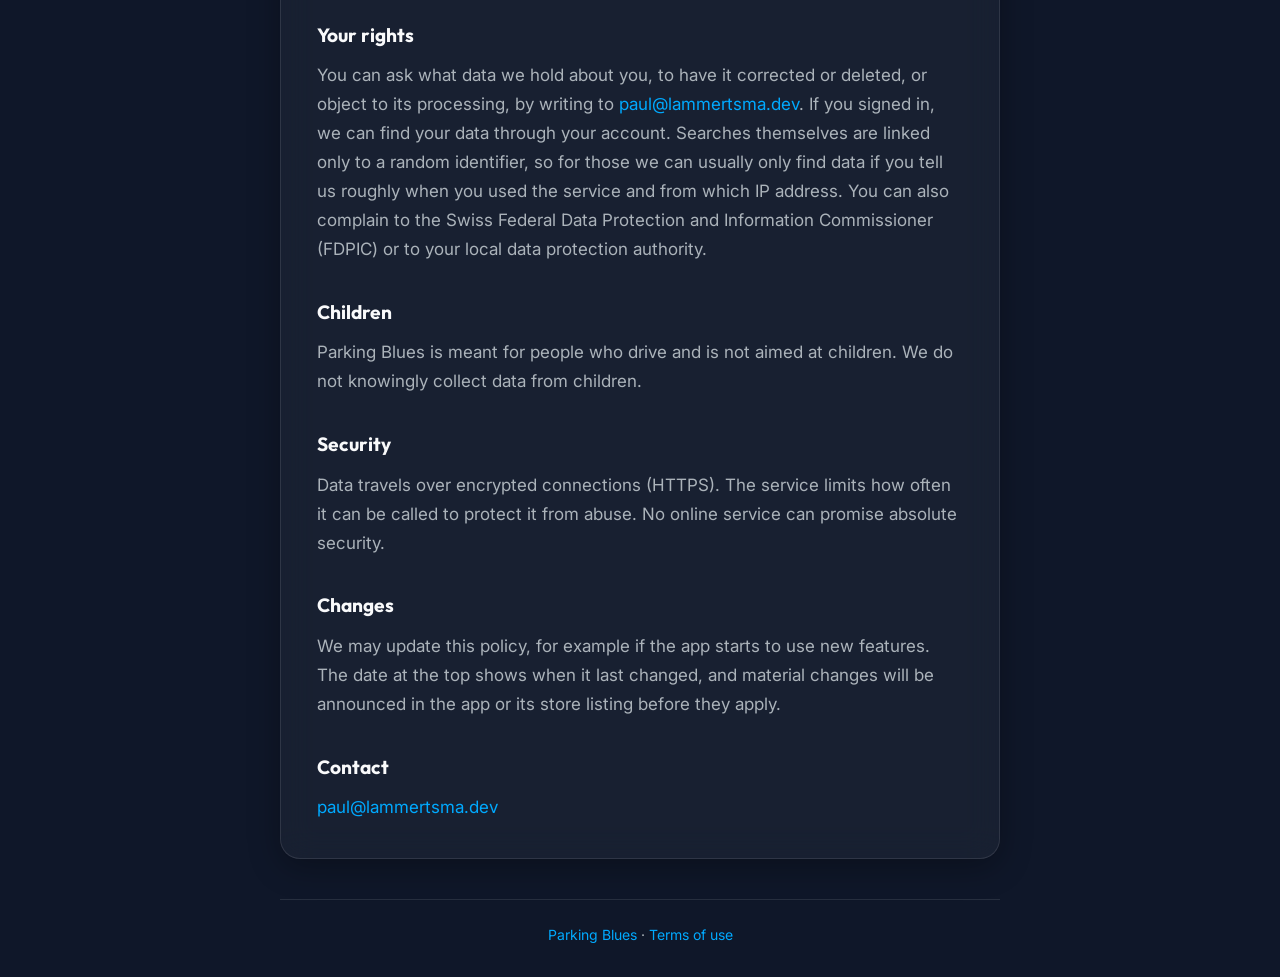
==== commit 31d8d7f1: "feat(web): open straight to parking near you, with search to adjust The page now answers the moment " ====
--- a/web/privacy.html
+++ b/web/privacy.html
@@ -18,7 +18,7 @@
       document.documentElement.setAttribute("data-theme", "dark");
     }
   </script>
-  <link rel="stylesheet" href="style.css?v=13" />
+  <link rel="stylesheet" href="style.css?v=14" />
 </head>
 <body class="legal-page">
   <header class="topbar">
@@ -31,7 +31,7 @@
 
   <main class="legal">
     <h2>Privacy Policy</h2>
-    <p class="meta">Last updated: 5 October 2026</p>
+    <p class="meta">Last updated: 10 October 2026</p>
 
     <p>
       Parking Blues helps drivers find legal on-street parking in Zurich. This policy
@@ -154,6 +154,11 @@
         database and this web page and may log requests as described above.
       </li>
       <li>
+        <strong>Address search (swisstopo).</strong> On the web page, the text you type into the
+        search box is sent to the Swiss federal geoportal to suggest addresses (see "This web
+        page" below).
+      </li>
+      <li>
         <strong>Leaflet (unpkg.com).</strong> This web page loads the Leaflet map library
         from the unpkg content delivery network, which receives your IP address when the
         page loads.
@@ -172,10 +177,24 @@
       lammertsma.dev are covered by the site's own <a href="/privacy">privacy statement</a>.
     </p>
     <p>
-      When you start a search, the web address of the page gains the searched location and
-      options (after a <code>#</code>) so the Back button works. Browsers do not send that part
-      of an address to any server, so it is not in our logs, but it is in your browser history
-      and in the link if you copy or share it.
+      <strong>Where you are.</strong> When the page opens, it asks your browser for your
+      location so it can show parking around you. If you say no (or are outside Zurich), it shows
+      central Zurich instead. The pin's position is sent to our server to look up parking, as
+      described above, and is not stored. The location the page opened with is not written into the
+      web address.
+    </p>
+    <p>
+      <strong>The address bar.</strong> When you pick a destination (drag the pin, tap the map or
+      choose an address), the web address of the page gains it and your options (after a
+      <code>#</code>) so the Back button works. Browsers do not send that part of an address to any
+      server, so it is not in our logs, but it is in your browser history and in the link if you copy
+      or share it.
+    </p>
+    <p>
+      <strong>Address search.</strong> What you type in the search box is sent from your browser to
+      swisstopo (api3.geo.admin.ch, the Swiss federal geoportal) to suggest matching addresses and
+      places, so swisstopo receives your IP address and the text you typed. See
+      <a href="https://www.geo.admin.ch/en/terms-of-use" rel="noopener">swisstopo's terms</a>.
     </p>
 
     <h3>How long data is kept</h3>
--- a/web/style.css
+++ b/web/style.css
@@ -718,3 +718,259 @@
     border-radius: 16px;
   }
 }
+
+/* ---- Nearby parking: search, filters, areas ---------------------------- */
+
+.search-row {
+  position: relative;
+  display: flex;
+  gap: 0.5rem;
+  margin-bottom: 0.75rem;
+}
+
+.search-row input {
+  flex: 1;
+  min-width: 0;
+  min-height: 2.75rem;
+  padding: 0 0.9rem;
+  font: inherit;
+  color: var(--fg);
+  background: var(--card-bg);
+  border: 1px solid var(--border);
+  border-radius: 8px;
+}
+
+.search-row input::placeholder {
+  color: var(--muted-fg);
+}
+
+.icon-btn {
+  display: flex;
+  align-items: center;
+  justify-content: center;
+  flex: none;
+  width: 2.75rem;
+  height: 2.75rem;
+  padding: 0;
+}
+
+.icon-btn svg {
+  width: 1.3rem;
+  height: 1.3rem;
+  fill: none;
+  stroke: currentColor;
+  stroke-width: 1.7;
+  stroke-linecap: round;
+}
+
+#suggestions {
+  position: absolute;
+  z-index: 1100; /* above the Leaflet controls */
+  top: calc(100% + 0.25rem);
+  left: 0;
+  right: 0;
+  margin: 0;
+  padding: 0.25rem;
+  list-style: none;
+  background: var(--bg); /* opaque: the glass surfaces would show the map */
+  border: 1px solid var(--border);
+  border-radius: 12px;
+  box-shadow: var(--shadow);
+}
+
+#suggestions li {
+  padding: 0.6rem 0.75rem;
+  color: var(--fg);
+  border-radius: 8px;
+  cursor: pointer;
+}
+
+#suggestions li:hover,
+#suggestions li[aria-selected="true"] {
+  background: var(--surface-hover);
+}
+
+.filters {
+  display: flex;
+  align-items: center;
+  justify-content: space-between;
+  flex-wrap: wrap;
+  gap: 0.75rem;
+  margin: 0.75rem 0;
+}
+
+.zone-filter {
+  display: flex;
+  border: 1px solid var(--border);
+  border-radius: 8px;
+  overflow: hidden;
+}
+
+.zone-filter button {
+  min-height: 2.5rem;
+  padding: 0 0.9rem;
+  border: none;
+  border-left: 1px solid var(--border);
+  border-radius: 0;
+  background: transparent;
+  color: var(--muted-fg);
+}
+
+.zone-filter button:first-child {
+  border-left: none;
+}
+
+.zone-filter button[aria-pressed="true"] {
+  background: var(--accent-bg);
+  color: var(--primary);
+}
+
+.stay-filter {
+  display: flex;
+  align-items: center;
+  gap: 0.5rem;
+}
+
+.stay-filter select {
+  min-height: 2.5rem;
+}
+
+.status {
+  margin: 0.5rem 0;
+  padding: 0.6rem 0.8rem;
+  color: var(--fg);
+  background: var(--card-bg);
+  border: 1px solid var(--border);
+  border-radius: 8px;
+}
+
+.disc-card {
+  margin: 0.75rem 0;
+  padding: 0.7rem 0.9rem;
+  color: var(--fg);
+  background: var(--card-bg);
+  border: 1px solid var(--border);
+  border-left: 4px solid var(--zone-blue);
+  border-radius: 8px;
+}
+
+.areas-heading {
+  margin: 1.1rem 0 0.4rem;
+  font-size: 1rem;
+  color: var(--muted-fg);
+  font-weight: 600;
+}
+
+.areas {
+  margin: 0;
+  padding: 0;
+  list-style: none;
+}
+
+.areas[aria-busy="true"] {
+  opacity: 0.55;
+}
+
+.area {
+  margin-bottom: 0.5rem;
+  background: var(--card-bg);
+  border: 1px solid var(--border);
+  border-radius: 12px;
+  overflow: hidden;
+}
+
+.area-row {
+  display: flex;
+  align-items: center;
+  gap: 0.8rem;
+  width: 100%;
+  min-height: 3.6rem;
+  padding: 0.6rem 0.8rem;
+  text-align: left;
+  border: none;
+  border-radius: 0;
+  background: transparent;
+}
+
+.area-row:hover:not(:disabled) {
+  background: var(--surface-hover);
+}
+
+.area-text {
+  display: flex;
+  flex-direction: column;
+  min-width: 0;
+}
+
+.area-title {
+  color: var(--fg);
+  font-weight: 600;
+}
+
+.area-sub {
+  color: var(--muted-fg);
+  font-size: 0.9rem;
+  font-weight: 400;
+}
+
+.area-details {
+  padding: 0.2rem 0.8rem 0.8rem;
+}
+
+.button-link {
+  display: inline-flex;
+  align-items: center;
+  min-height: 2.75rem;
+  padding: 0 1.4rem;
+  font-weight: 600;
+  border: 1px solid var(--border);
+  border-radius: 8px;
+  color: var(--fg);
+}
+
+.button-link.primary {
+  background: var(--primary);
+  border-color: transparent;
+  color: #fff;
+}
+
+.area-badge-wrap {
+  background: none;
+  border: none;
+}
+
+.area-badge {
+  display: inline-flex;
+  align-items: center;
+  justify-content: center;
+  flex: none;
+  width: 1.75rem;
+  height: 1.75rem;
+  font-size: 0.85rem;
+  font-weight: 700;
+  line-height: 1;
+  border-radius: 50%;
+  border: 2px solid #fff;
+  box-shadow: 0 1px 4px rgba(0, 0, 0, 0.45);
+}
+
+.area-badge.blue {
+  background: var(--zone-blue);
+  color: #fff;
+}
+
+.area-badge.white {
+  background: #f1f5f9;
+  color: #1a1a1a;
+}
+
+.area-badge.selected {
+  transform: scale(1.2);
+  border-color: var(--primary);
+}
+
+@media (max-width: 600px) {
+  #map {
+    height: clamp(240px, 38vh, 380px);
+  }
+}
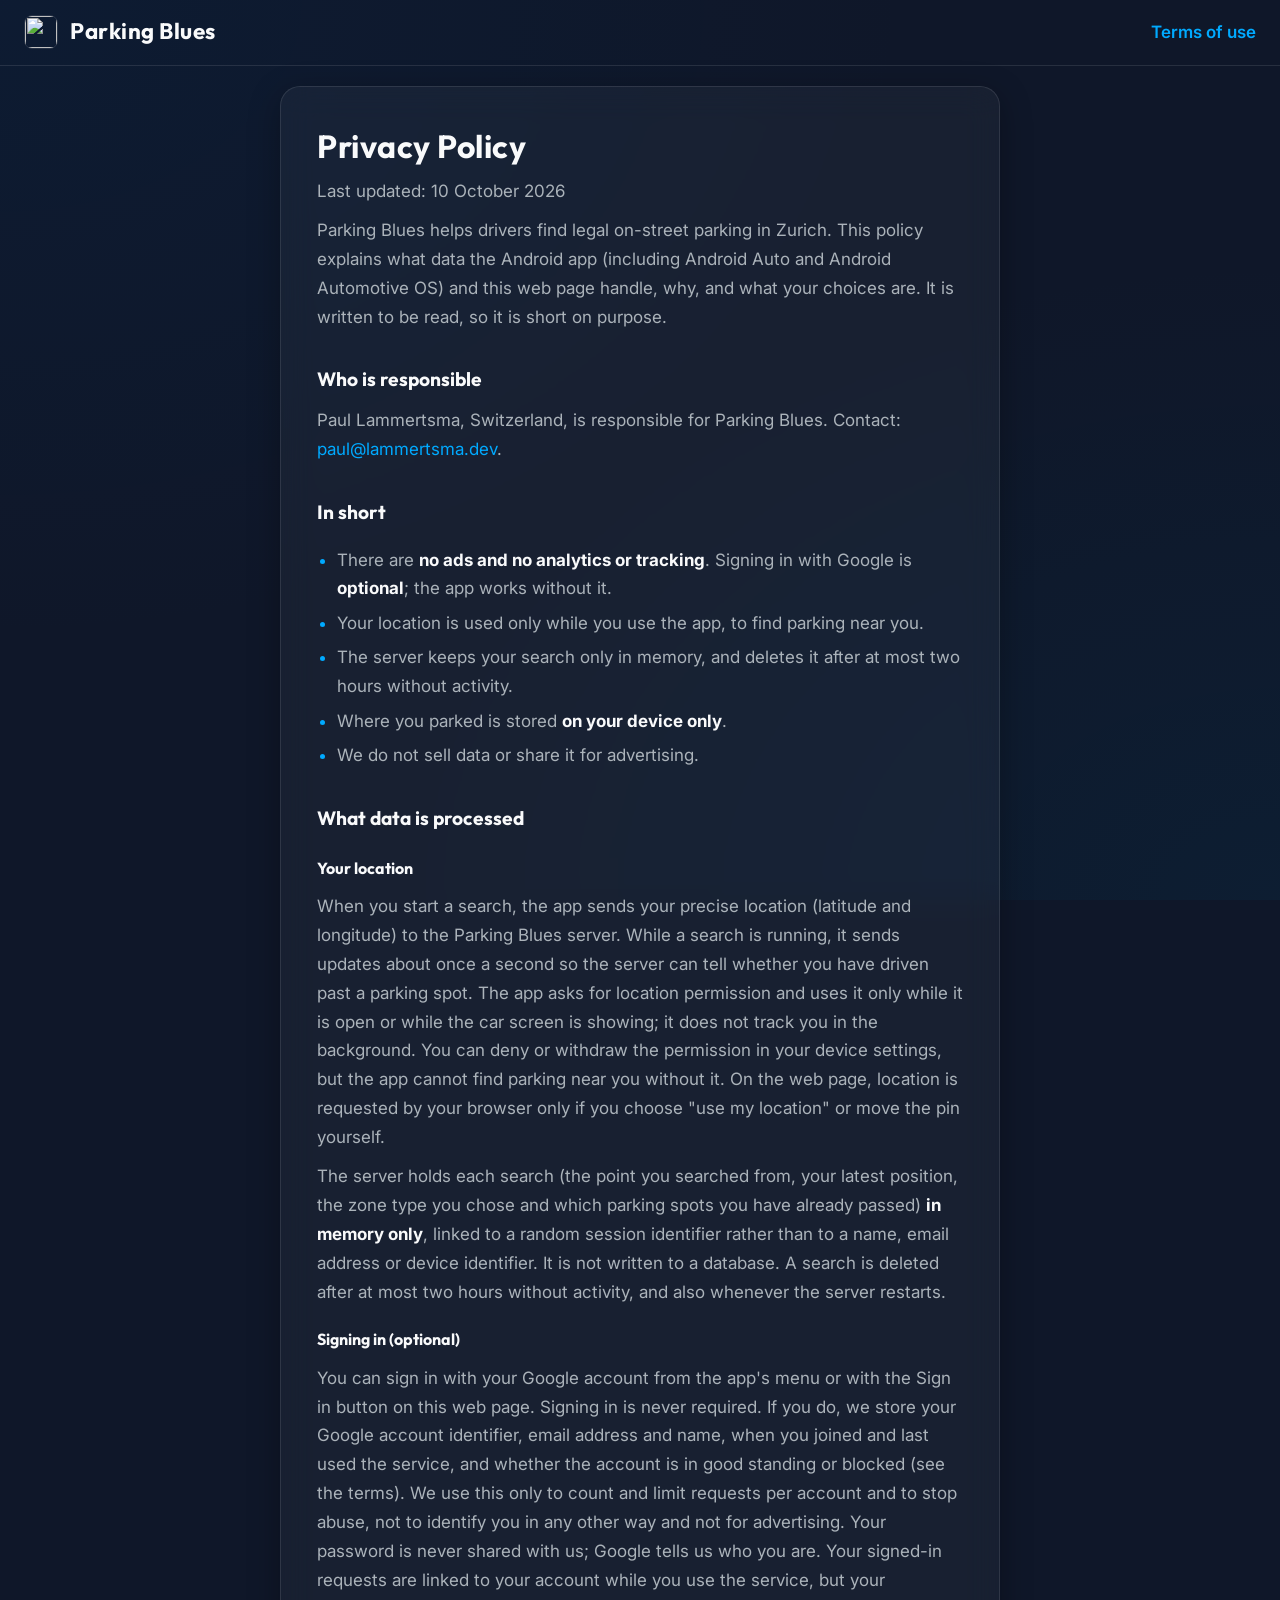
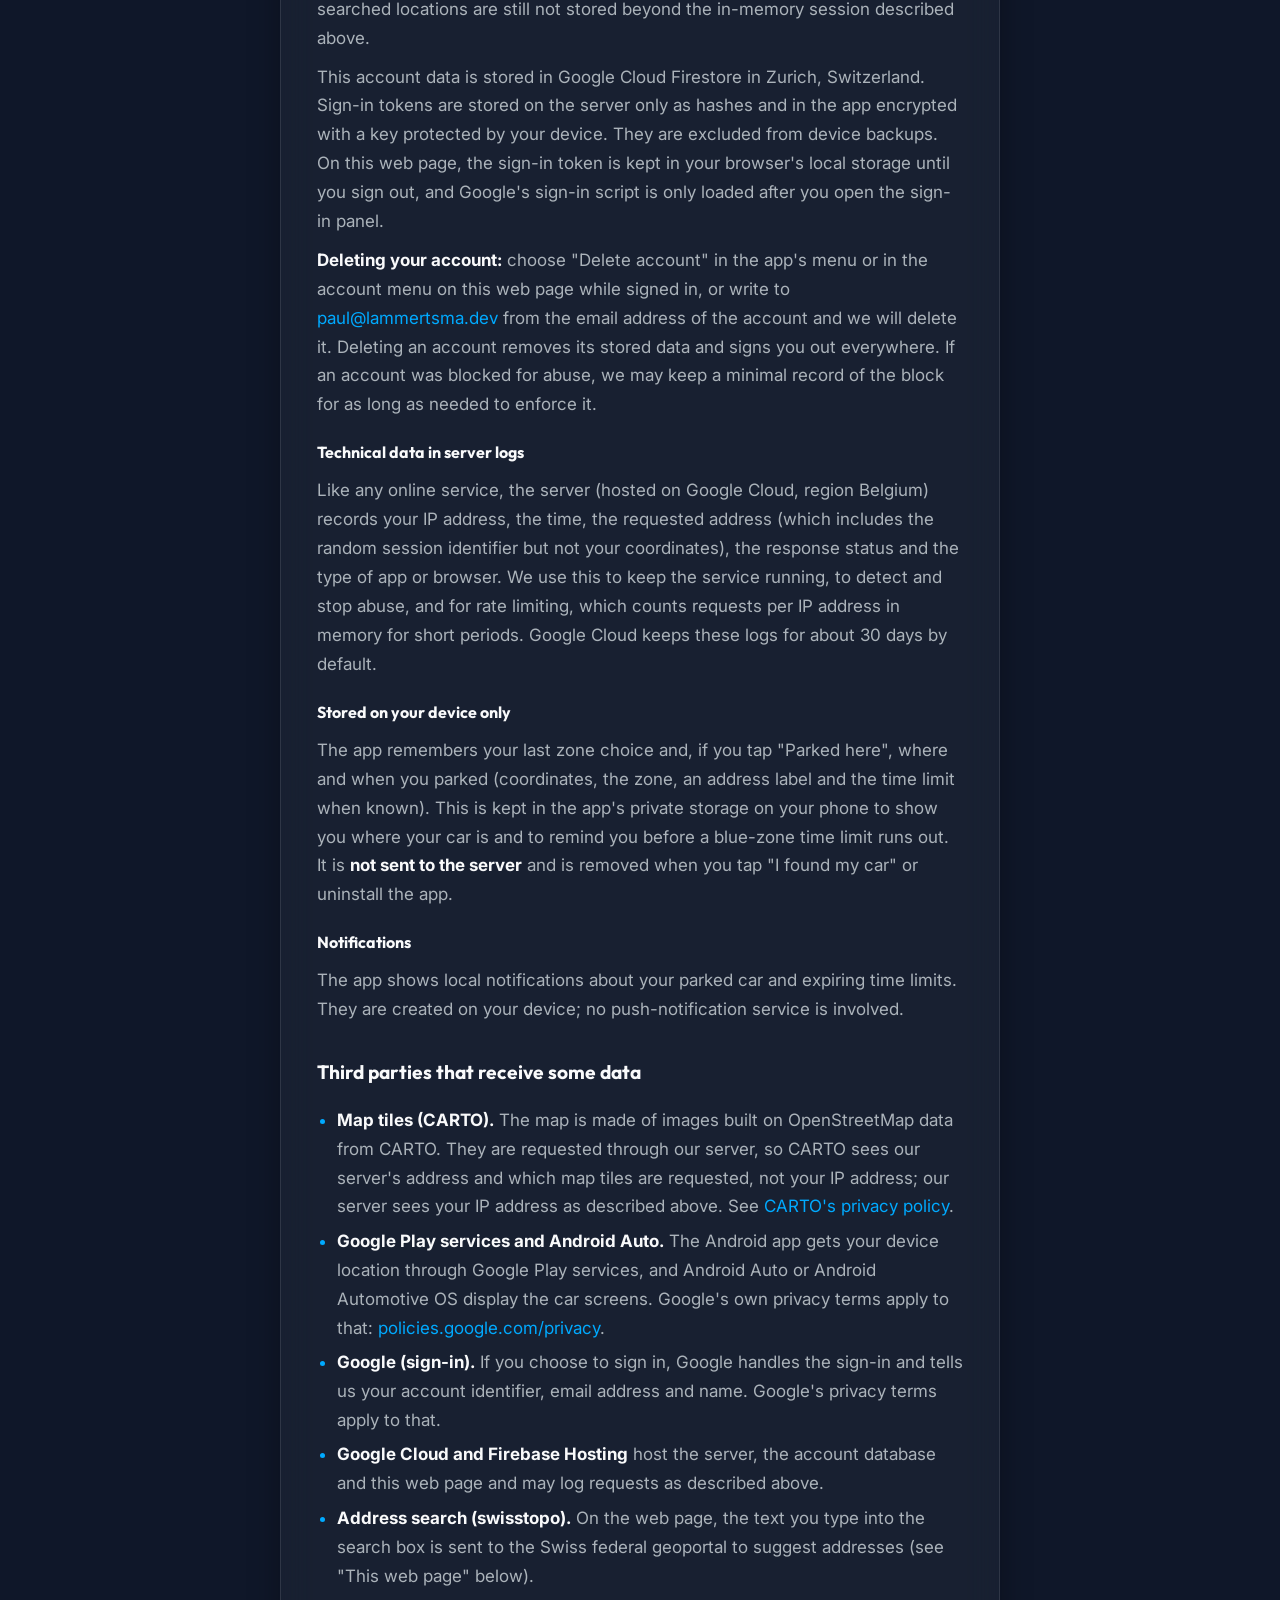
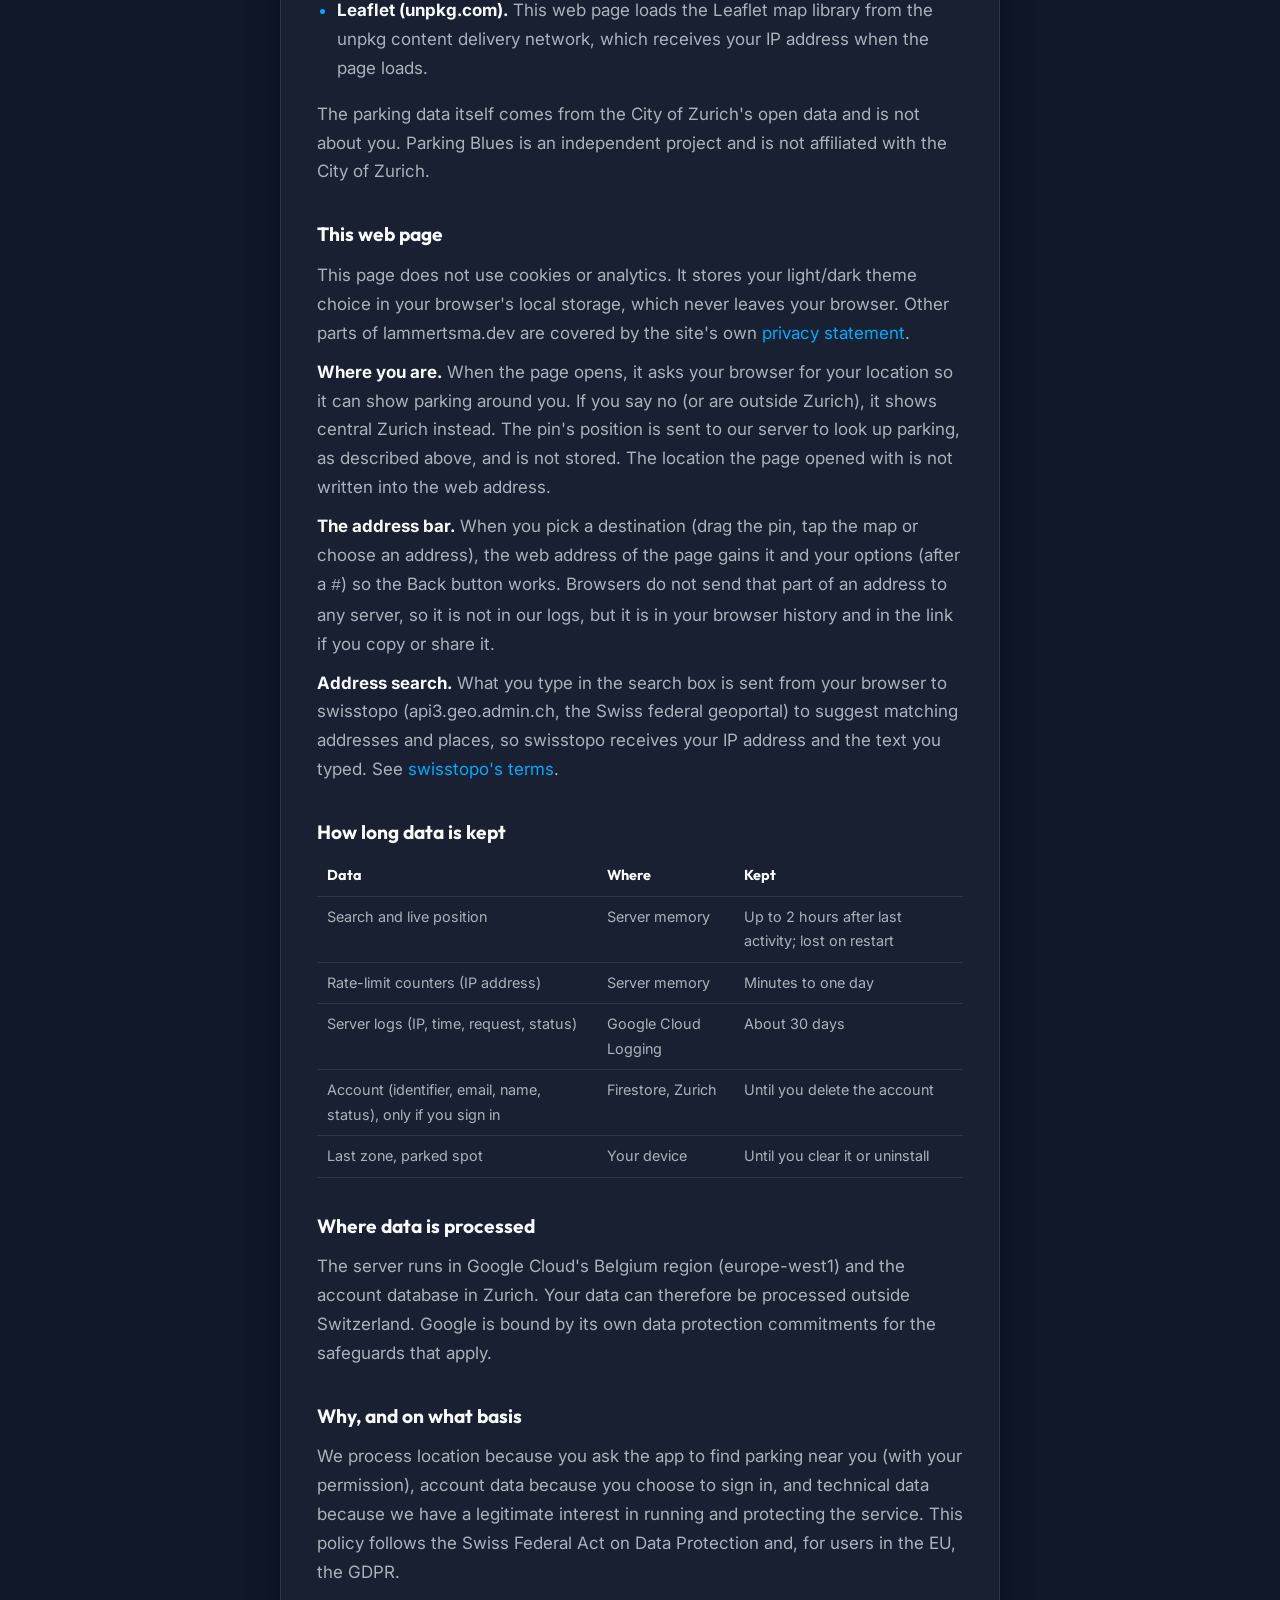
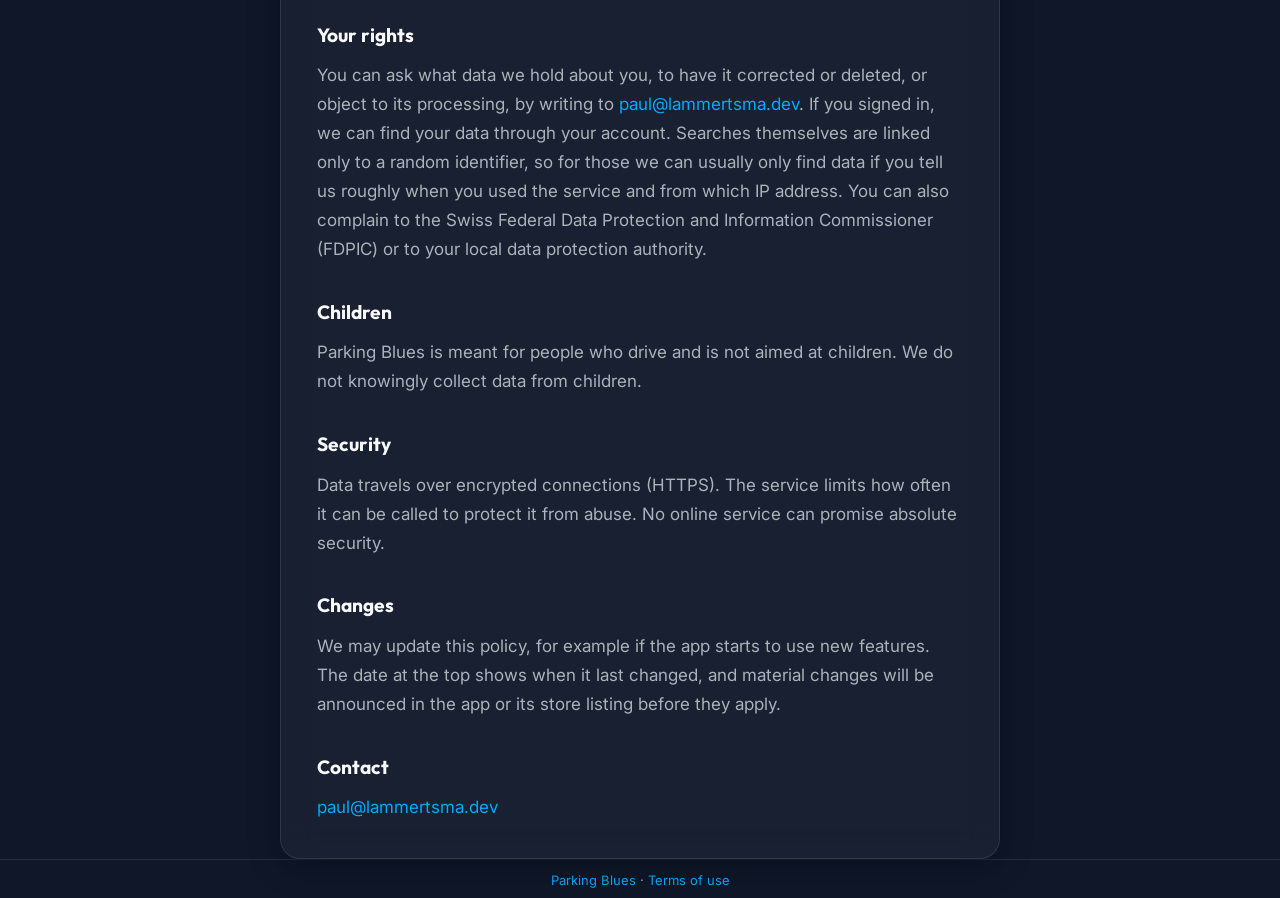
==== commit e7a1f7df: "Make the footer a full-width sticky bar instead of a narrow, scrolled-past link line Wrapped each pa" ====
--- a/web/privacy.html
+++ b/web/privacy.html
@@ -18,7 +18,7 @@
       document.documentElement.setAttribute("data-theme", "dark");
     }
   </script>
-  <link rel="stylesheet" href="style.css?v=14" />
+  <link rel="stylesheet" href="style.css?v=17" />
 </head>
 <body class="legal-page">
   <header class="topbar">
@@ -29,6 +29,7 @@
     <nav class="legal-nav"><a href="terms.html">Terms of use</a></nav>
   </header>
 
+  <div class="page-main">
   <main class="legal">
     <h2>Privacy Policy</h2>
     <p class="meta">Last updated: 10 October 2026</p>
@@ -255,6 +256,7 @@
     <h3>Contact</h3>
     <p><a href="mailto:paul@lammertsma.dev">paul@lammertsma.dev</a></p>
   </main>
+  </div>
 
   <footer class="site-footer">
     <a href="./">Parking Blues</a> · <a href="terms.html">Terms of use</a>
--- a/web/style.css
+++ b/web/style.css
@@ -86,14 +86,17 @@
 
 html {
   overflow-x: hidden;
+  height: 100%;
 }
 
 body {
+  display: flex;
+  flex-direction: column;
+  min-height: 100vh;
   font-family: var(--font-body);
   font-size: 17px;
   line-height: 1.6;
   margin: 0;
-  padding: 0 0 2rem;
   color: var(--muted-fg);
   background: var(--bg);
   background-image:
@@ -129,9 +132,16 @@
 
 /* ---- Top bar -------------------------------------------------------- */
 
-/* The header spans the full page width; everything else sits in a centered
-   720px column. */
-body > :not(.topbar):not(script) {
+/* The header and footer span the full page width; the content between them
+   sits in a centered 720px column, wrapped in the unstyled .page-main so it
+   can flex-grow to fill the remaining height (flex-column body) without
+   stretching .legal's own card background on the legal pages. That's what
+   lands .site-footer, below, at the very bottom of the viewport on short
+   pages instead of floating right under a short results list or a short
+   legal page -- the classic "sticky footer" layout, achieved without
+   position: fixed so it never overlaps content while scrolling. */
+.page-main {
+  flex: 1 0 auto;
   width: min(720px, calc(100% - 2rem));
   margin-left: auto;
   margin-right: auto;
@@ -139,6 +149,7 @@
 
 .topbar {
   display: flex;
+  flex-shrink: 0;
   align-items: center;
   justify-content: space-between;
   gap: 0.75rem;
@@ -577,6 +588,16 @@
   color: var(--muted-fg) !important;
 }
 
+/* Leaflet's default zoom buttons are 26px -- too small to tap reliably, let
+   alone precisely, on a touchscreen. 44px matches Apple's and Android's own
+   minimum touch-target guidance. */
+.leaflet-control-zoom a {
+  width: 2.75rem !important;
+  height: 2.75rem !important;
+  line-height: 2.75rem !important;
+  font-size: 1.25rem !important;
+}
+
 /* Long result lists scroll inside their own block instead of stretching the page. */
 #upcoming {
   max-height: 11rem;
@@ -699,13 +720,26 @@
 
 /* ---- Footer --------------------------------------------------------- */
 
+/* Full width and flex-shrink: 0 (not the centered 720px column, and never
+   compressed by .page-main's flex-grow above) -- see the flex-column body
+   rule near the top of this file for how this ends up pinned to the very
+   bottom of the viewport on short pages. */
 .site-footer {
-  margin-top: 2.5rem;
-  padding: 1.5rem 0 0;
+  flex-shrink: 0;
+  width: 100%;
+  padding: 0.6rem 1rem;
   border-top: 1px solid var(--border);
   color: var(--muted-fg);
-  font-size: 14px;
+  font-size: 13px;
   text-align: center;
+  box-sizing: border-box;
+}
+
+@media (max-width: 600px) {
+  .site-footer {
+    padding: 0.5rem 1rem;
+    font-size: 12px;
+  }
 }
 
 @media (max-width: 600px) {
@@ -934,39 +968,75 @@
   color: #fff;
 }
 
-.area-badge-wrap {
+.zone-icon-wrap,
+.destination-wrap,
+.you-wrap {
   background: none;
   border: none;
 }
 
-.area-badge {
-  display: inline-flex;
-  align-items: center;
-  justify-content: center;
+/* The app's P square, with the area's rank on a small badge. */
+.zone-icon {
+  position: relative;
+  display: inline-block;
   flex: none;
-  width: 1.75rem;
-  height: 1.75rem;
-  font-size: 0.85rem;
+  width: 30px;
+  height: 30px;
+  line-height: 0;
+  box-shadow: 0 1px 4px rgba(0, 0, 0, 0.4);
+}
+
+.zone-icon svg {
+  display: block;
+  width: 100%;
+  height: 100%;
+}
+
+.zone-rank {
+  position: absolute;
+  top: -7px;
+  right: -7px;
+  min-width: 16px;
+  height: 16px;
+  padding: 0 4px;
+  font-size: 0.7rem;
   font-weight: 700;
-  line-height: 1;
-  border-radius: 50%;
-  border: 2px solid #fff;
-  box-shadow: 0 1px 4px rgba(0, 0, 0, 0.45);
-}
-
-.area-badge.blue {
-  background: var(--zone-blue);
+  line-height: 16px;
+  text-align: center;
   color: #fff;
-}
-
-.area-badge.white {
-  background: #f1f5f9;
-  color: #1a1a1a;
-}
-
-.area-badge.selected {
-  transform: scale(1.2);
-  border-color: var(--primary);
+  background: #1a1a1a;
+  border: 1.5px solid #fff;
+  border-radius: 8px;
+}
+
+.zone-icon.selected {
+  outline: 3px solid var(--primary);
+  outline-offset: 2px;
+  transform: scale(1.15);
+}
+
+.area-row .zone-icon {
+  width: 34px;
+  height: 34px;
+}
+
+.destination-arrow svg,
+.you-arrow svg {
+  display: block;
+  width: 100%;
+  height: 100%;
+}
+
+.destination-arrow {
+  width: 38px;
+  height: 38px;
+  filter: drop-shadow(0 1px 2px rgba(0, 0, 0, 0.5));
+}
+
+.you-arrow {
+  width: 40px;
+  height: 40px;
+  transition: transform 0.3s ease;
 }
 
 @media (max-width: 600px) {
@@ -974,3 +1044,51 @@
     height: clamp(240px, 38vh, 380px);
   }
 }
+
+/* ---- Full-screen map --------------------------------------------------- */
+
+.fullscreen-control a {
+  display: flex;
+  align-items: center;
+  justify-content: center;
+  width: 34px;
+  height: 34px;
+  color: #1a1a1a;
+}
+
+.fullscreen-control svg {
+  width: 18px;
+  height: 18px;
+  fill: none;
+  stroke: currentColor;
+  stroke-width: 2;
+  stroke-linecap: round;
+  stroke-linejoin: round;
+}
+
+/* The overlay fallback (iPhone Safari, or a refused request): the whole viewport,
+   no margins. The native :fullscreen state needs the same, because #map has its
+   own fixed height and the page column's width. */
+#map.map-fullscreen,
+#map:fullscreen,
+#map:-webkit-full-screen {
+  position: fixed !important;
+  inset: 0 !important;
+  z-index: 3000;
+  width: 100% !important;
+  height: 100% !important;
+  margin: 0 !important;
+  border: 0 !important;
+  border-radius: 0 !important;
+  box-shadow: none !important;
+}
+
+#map.map-fullscreen {
+  width: 100vw !important;
+  height: 100vh !important;
+  height: 100dvh !important;
+}
+
+body.map-fullscreen-open {
+  overflow: hidden;
+}
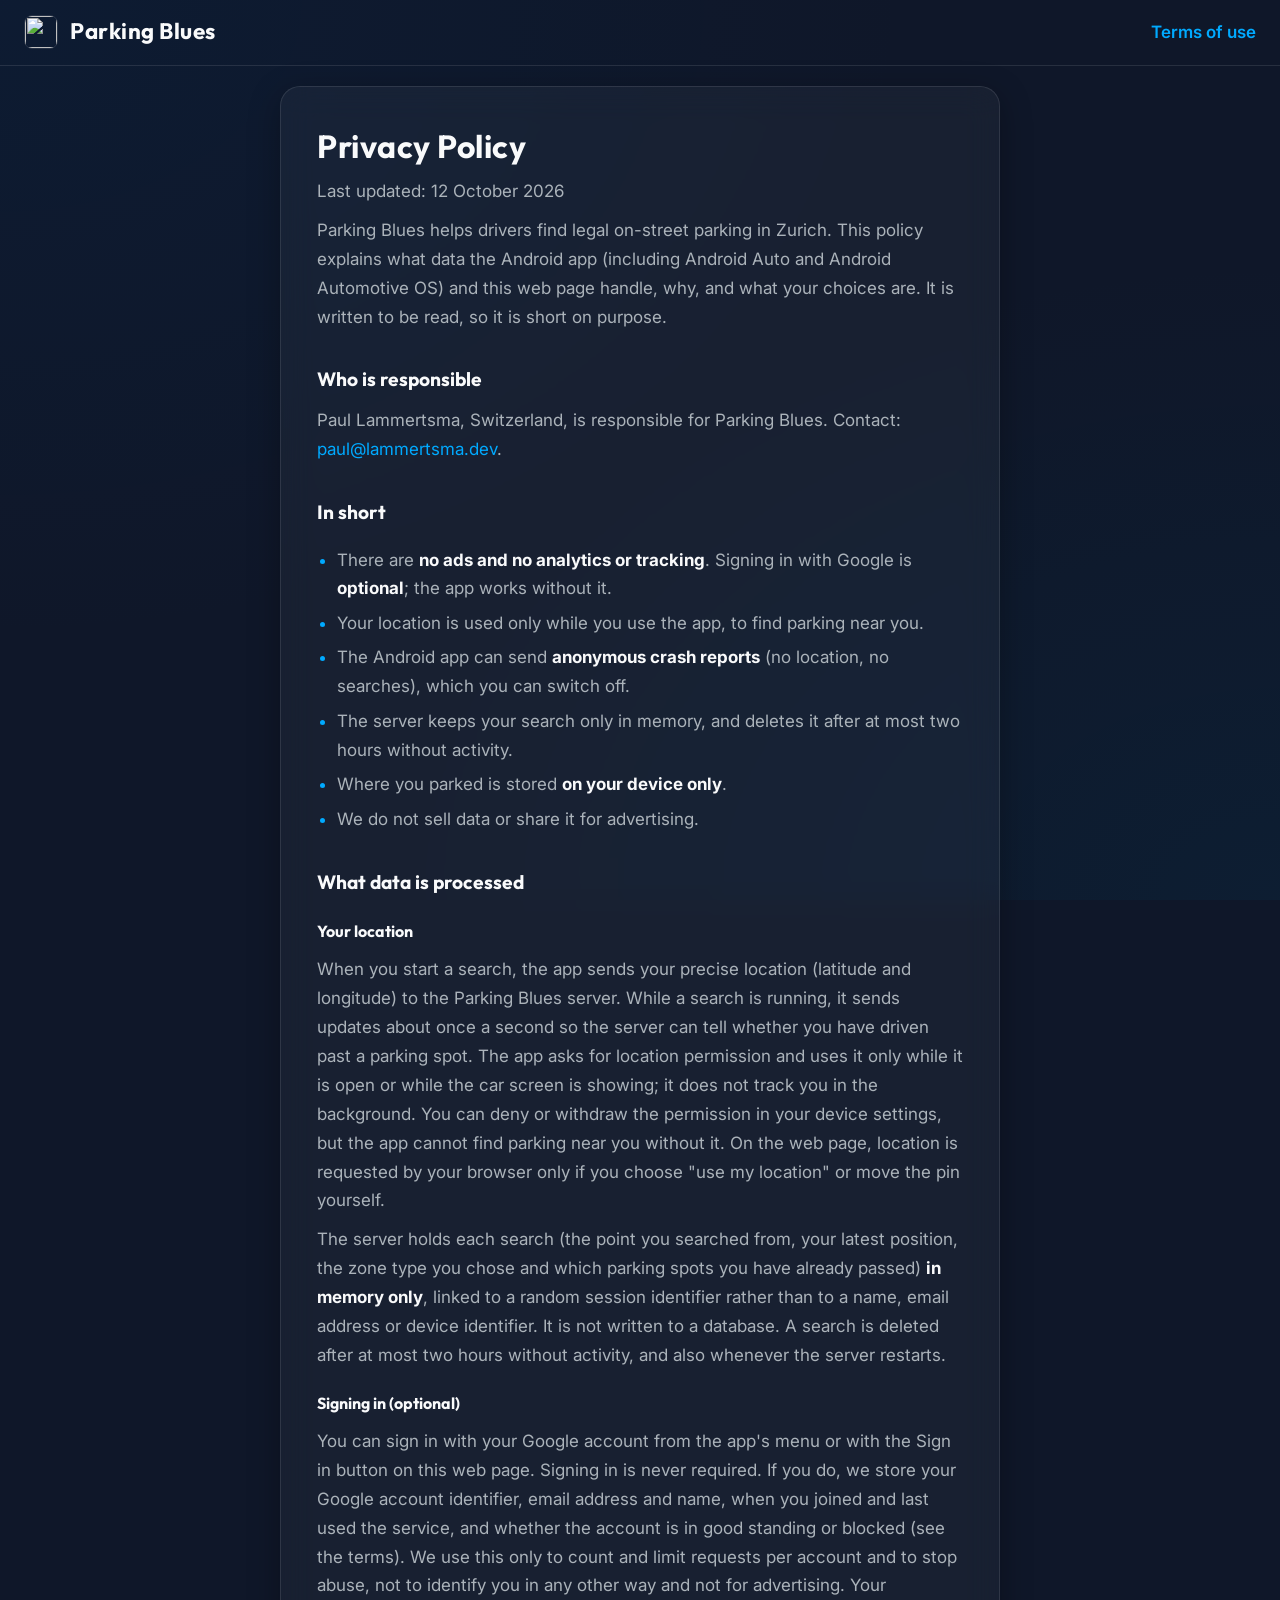
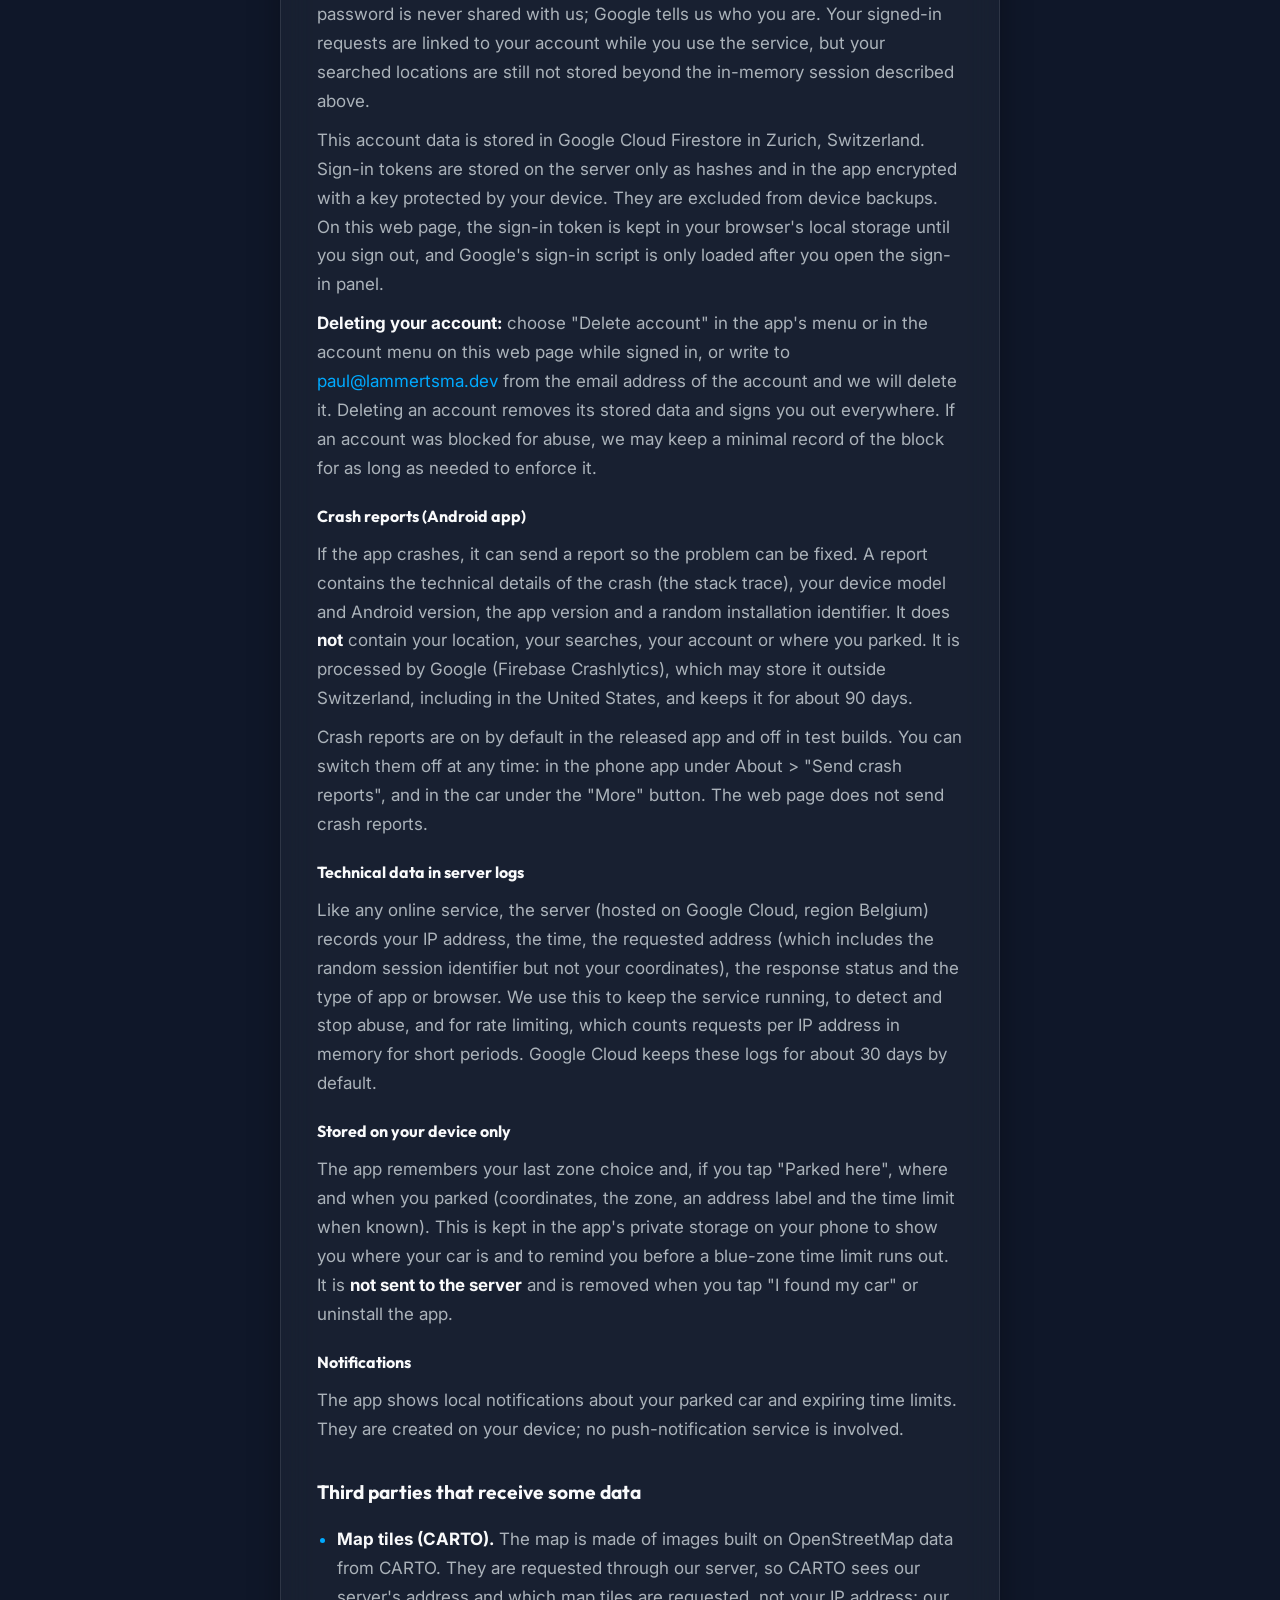
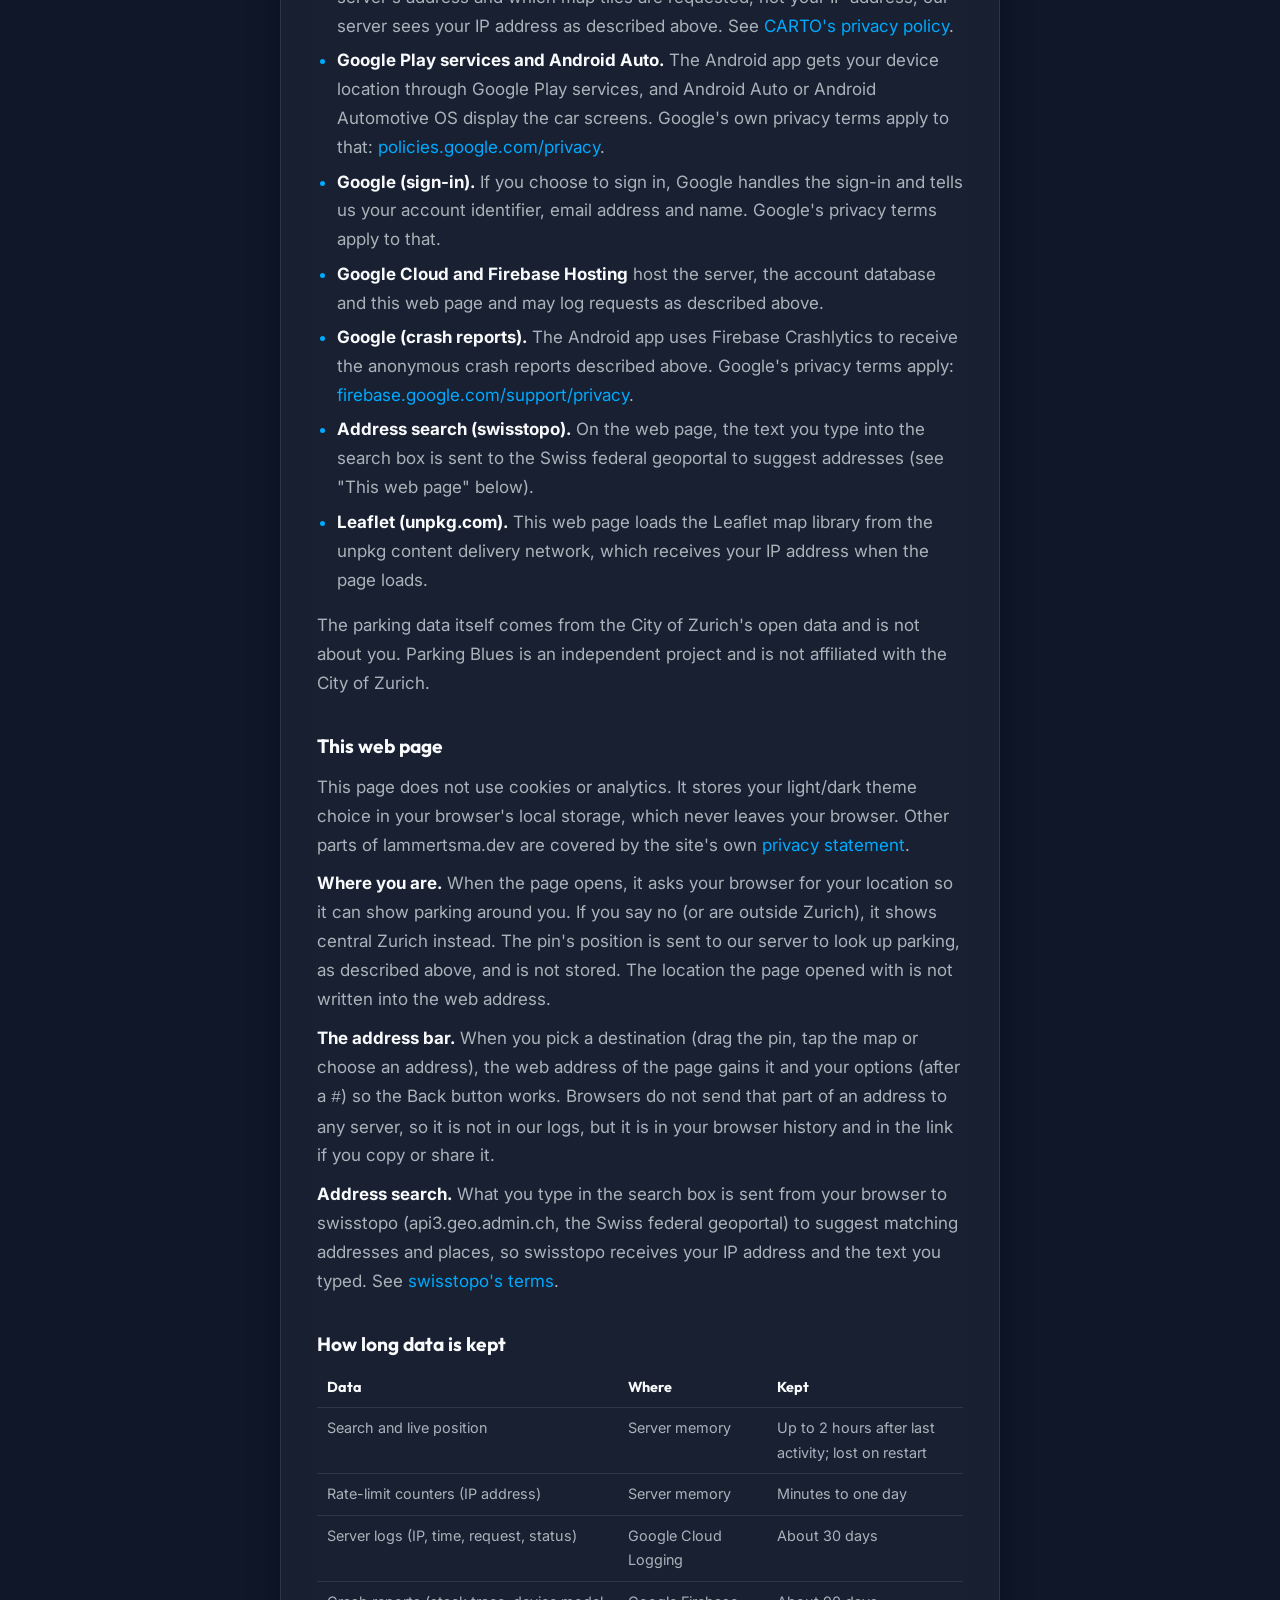
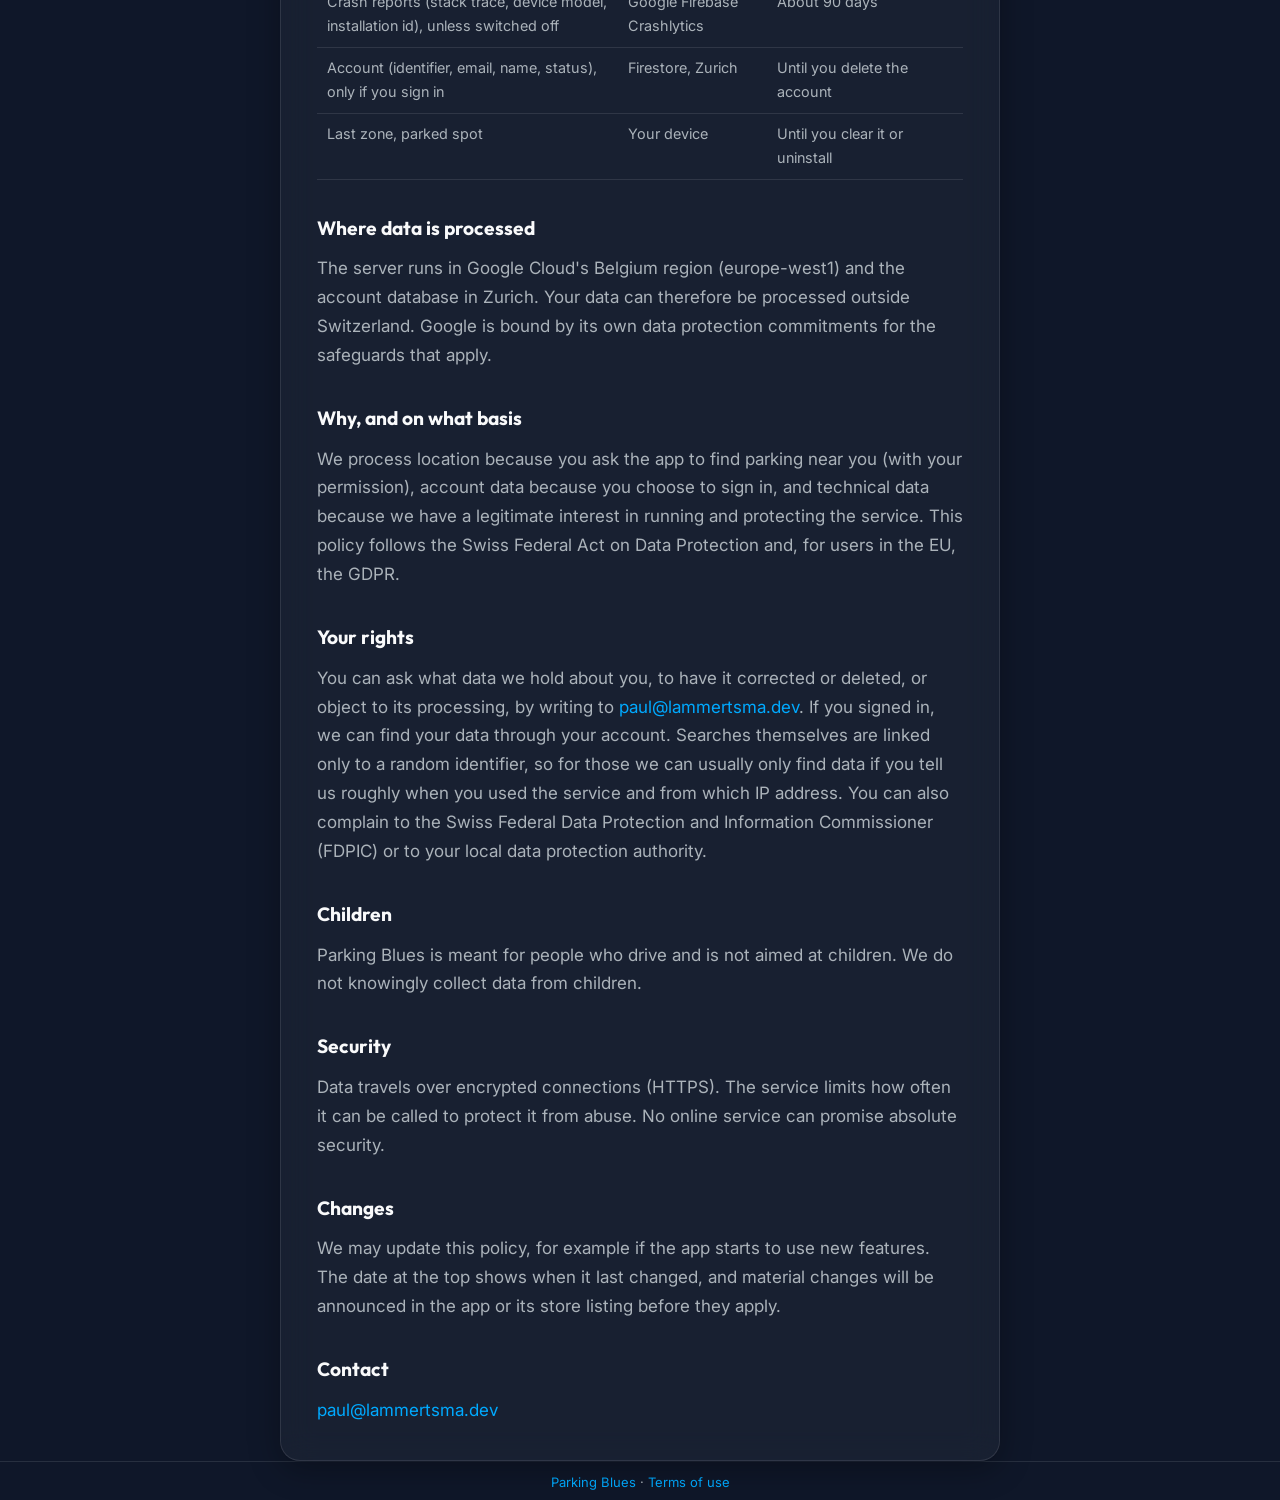
==== commit fd411e12: "feat(android): Crashlytics UI, car switch, privacy policy and docs Adds the "Send crash reports" swi" ====
--- a/web/privacy.html
+++ b/web/privacy.html
@@ -18,7 +18,7 @@
       document.documentElement.setAttribute("data-theme", "dark");
     }
   </script>
-  <link rel="stylesheet" href="style.css?v=17" />
+  <link rel="stylesheet" href="style.css?v=18" />
 </head>
 <body class="legal-page">
   <header class="topbar">
@@ -32,7 +32,7 @@
   <div class="page-main">
   <main class="legal">
     <h2>Privacy Policy</h2>
-    <p class="meta">Last updated: 10 October 2026</p>
+    <p class="meta">Last updated: 12 October 2026</p>
 
     <p>
       Parking Blues helps drivers find legal on-street parking in Zurich. This policy
@@ -51,6 +51,7 @@
     <ul>
       <li>There are <strong>no ads and no analytics or tracking</strong>. Signing in with Google is <strong>optional</strong>; the app works without it.</li>
       <li>Your location is used only while you use the app, to find parking near you.</li>
+      <li>The Android app can send <strong>anonymous crash reports</strong> (no location, no searches), which you can switch off.</li>
       <li>The server keeps your search only in memory, and deletes it after at most two hours without activity.</li>
       <li>Where you parked is stored <strong>on your device only</strong>.</li>
       <li>We do not sell data or share it for advertising.</li>
@@ -105,6 +106,21 @@
       minimal record of the block for as long as needed to enforce it.
     </p>
 
+    <h4 id="crash-reports">Crash reports (Android app)</h4>
+    <p>
+      If the app crashes, it can send a report so the problem can be fixed. A report contains the
+      technical details of the crash (the stack trace), your device model and Android version, the
+      app version and a random installation identifier. It does <strong>not</strong> contain your
+      location, your searches, your account or where you parked. It is processed by Google
+      (Firebase Crashlytics), which may store it outside Switzerland, including in the United
+      States, and keeps it for about 90 days.
+    </p>
+    <p>
+      Crash reports are on by default in the released app and off in test builds. You can switch
+      them off at any time: in the phone app under About &gt; "Send crash reports", and in the car
+      under the "More" button. The web page does not send crash reports.
+    </p>
+
     <h4>Technical data in server logs</h4>
     <p>
       Like any online service, the server (hosted on Google Cloud, region Belgium) records
@@ -153,6 +169,11 @@
       <li>
         <strong>Google Cloud and Firebase Hosting</strong> host the server, the account
         database and this web page and may log requests as described above.
+      </li>
+      <li>
+        <strong>Google (crash reports).</strong> The Android app uses Firebase Crashlytics to
+        receive the anonymous crash reports described above. Google's privacy terms apply:
+        <a href="https://firebase.google.com/support/privacy" rel="noopener">firebase.google.com/support/privacy</a>.
       </li>
       <li>
         <strong>Address search (swisstopo).</strong> On the web page, the text you type into the
@@ -205,6 +226,7 @@
         <tr><td>Search and live position</td><td>Server memory</td><td>Up to 2 hours after last activity; lost on restart</td></tr>
         <tr><td>Rate-limit counters (IP address)</td><td>Server memory</td><td>Minutes to one day</td></tr>
         <tr><td>Server logs (IP, time, request, status)</td><td>Google Cloud Logging</td><td>About 30 days</td></tr>
+        <tr><td>Crash reports (stack trace, device model, installation id), unless switched off</td><td>Google Firebase Crashlytics</td><td>About 90 days</td></tr>
         <tr><td>Account (identifier, email, name, status), only if you sign in</td><td>Firestore, Zurich</td><td>Until you delete the account</td></tr>
         <tr><td>Last zone, parked spot</td><td>Your device</td><td>Until you clear it or uninstall</td></tr>
       </tbody>
--- a/web/style.css
+++ b/web/style.css
@@ -295,6 +295,82 @@
   border-color: transparent;
 }
 
+/* ---- Header search ---------------------------------------------------
+   Collapsed: just the toggle icon. Expanded (.topbar.search-expanded):
+   .search-row grows from 0 width to show the input, clear and locate
+   buttons, and the toggle hides -- so there's exactly one affordance for
+   "search" at a time, not a button sitting next to its own open field. */
+
+.header-search {
+  display: flex;
+  align-items: center;
+}
+
+.topbar.search-expanded #search-toggle {
+  display: none;
+}
+
+.search-row {
+  position: relative;
+  display: flex;
+  align-items: center;
+  gap: 0.4rem;
+  width: 0;
+  overflow: hidden;
+  opacity: 0;
+  transition: width 0.2s ease, opacity 0.15s ease;
+}
+
+.topbar.search-expanded .search-row {
+  width: 17rem;
+  opacity: 1;
+  /* Collapsed .search-row clips via overflow: hidden so it can animate from
+     width: 0 without the (currently invisible) input/buttons poking out;
+     expanded, #suggestions -- an absolutely positioned child extending
+     below this box -- needs to actually be visible instead of clipped. */
+  overflow: visible;
+}
+
+.search-row input {
+  flex: 1;
+  min-width: 0;
+}
+
+/* #search-clear (below) replaces the browser's own type="search" cancel
+   icon -- without this they'd both render, one inside the input and one
+   outside it. */
+.search-row input::-webkit-search-cancel-button {
+  display: none;
+}
+
+/* Always visible once there's text (not hover-gated like a native
+   ::-webkit-search-cancel-button, and consistent across browsers). */
+#search-clear {
+  flex: none;
+}
+
+@media (max-width: 600px) {
+  /* The search field takes over the whole header while in use, instead of
+     competing for space with the brand, theme toggle and account button. */
+  .topbar.search-expanded .topbar-brand,
+  .topbar.search-expanded .theme-toggle,
+  .topbar.search-expanded .account {
+    display: none;
+  }
+
+  .topbar.search-expanded .topbar-actions {
+    flex: 1;
+  }
+
+  .topbar.search-expanded .header-search {
+    flex: 1;
+  }
+
+  .topbar.search-expanded .search-row {
+    width: 100%;
+  }
+}
+
 /* ---- Optional sign-in ------------------------------------------------ */
 
 .account {
@@ -306,6 +382,34 @@
   overflow: hidden;
   text-overflow: ellipsis;
   white-space: nowrap;
+}
+
+/* The signed-in state: a round avatar (initials) instead of a truncated
+   name -- see renderAccount() in app.js. */
+#account-btn.avatar-btn {
+  display: flex;
+  align-items: center;
+  justify-content: center;
+  width: 2.75rem;
+  height: 2.75rem;
+  max-width: none;
+  padding: 0;
+  border-radius: 50%;
+  overflow: visible;
+}
+
+.avatar {
+  display: flex;
+  align-items: center;
+  justify-content: center;
+  width: 100%;
+  height: 100%;
+  border-radius: 50%;
+  background: var(--primary);
+  color: #fff;
+  font-weight: 700;
+  font-size: 0.9rem;
+  letter-spacing: 0.02em;
 }
 
 .account-panel {
@@ -753,18 +857,12 @@
   }
 }
 
-/* ---- Nearby parking: search, filters, areas ---------------------------- */
-
-.search-row {
-  position: relative;
-  display: flex;
-  gap: 0.5rem;
-  margin-bottom: 0.75rem;
-}
-
+/* ---- Nearby parking: filters, areas ---------------------------- */
+
+/* .search-row's own layout (position/display/width/transition) is defined
+   with the rest of the header search near .theme-toggle, above -- it now
+   lives in the header, not here, but its *visual* input styling stays. */
 .search-row input {
-  flex: 1;
-  min-width: 0;
   min-height: 2.75rem;
   padding: 0 0.9rem;
   font: inherit;
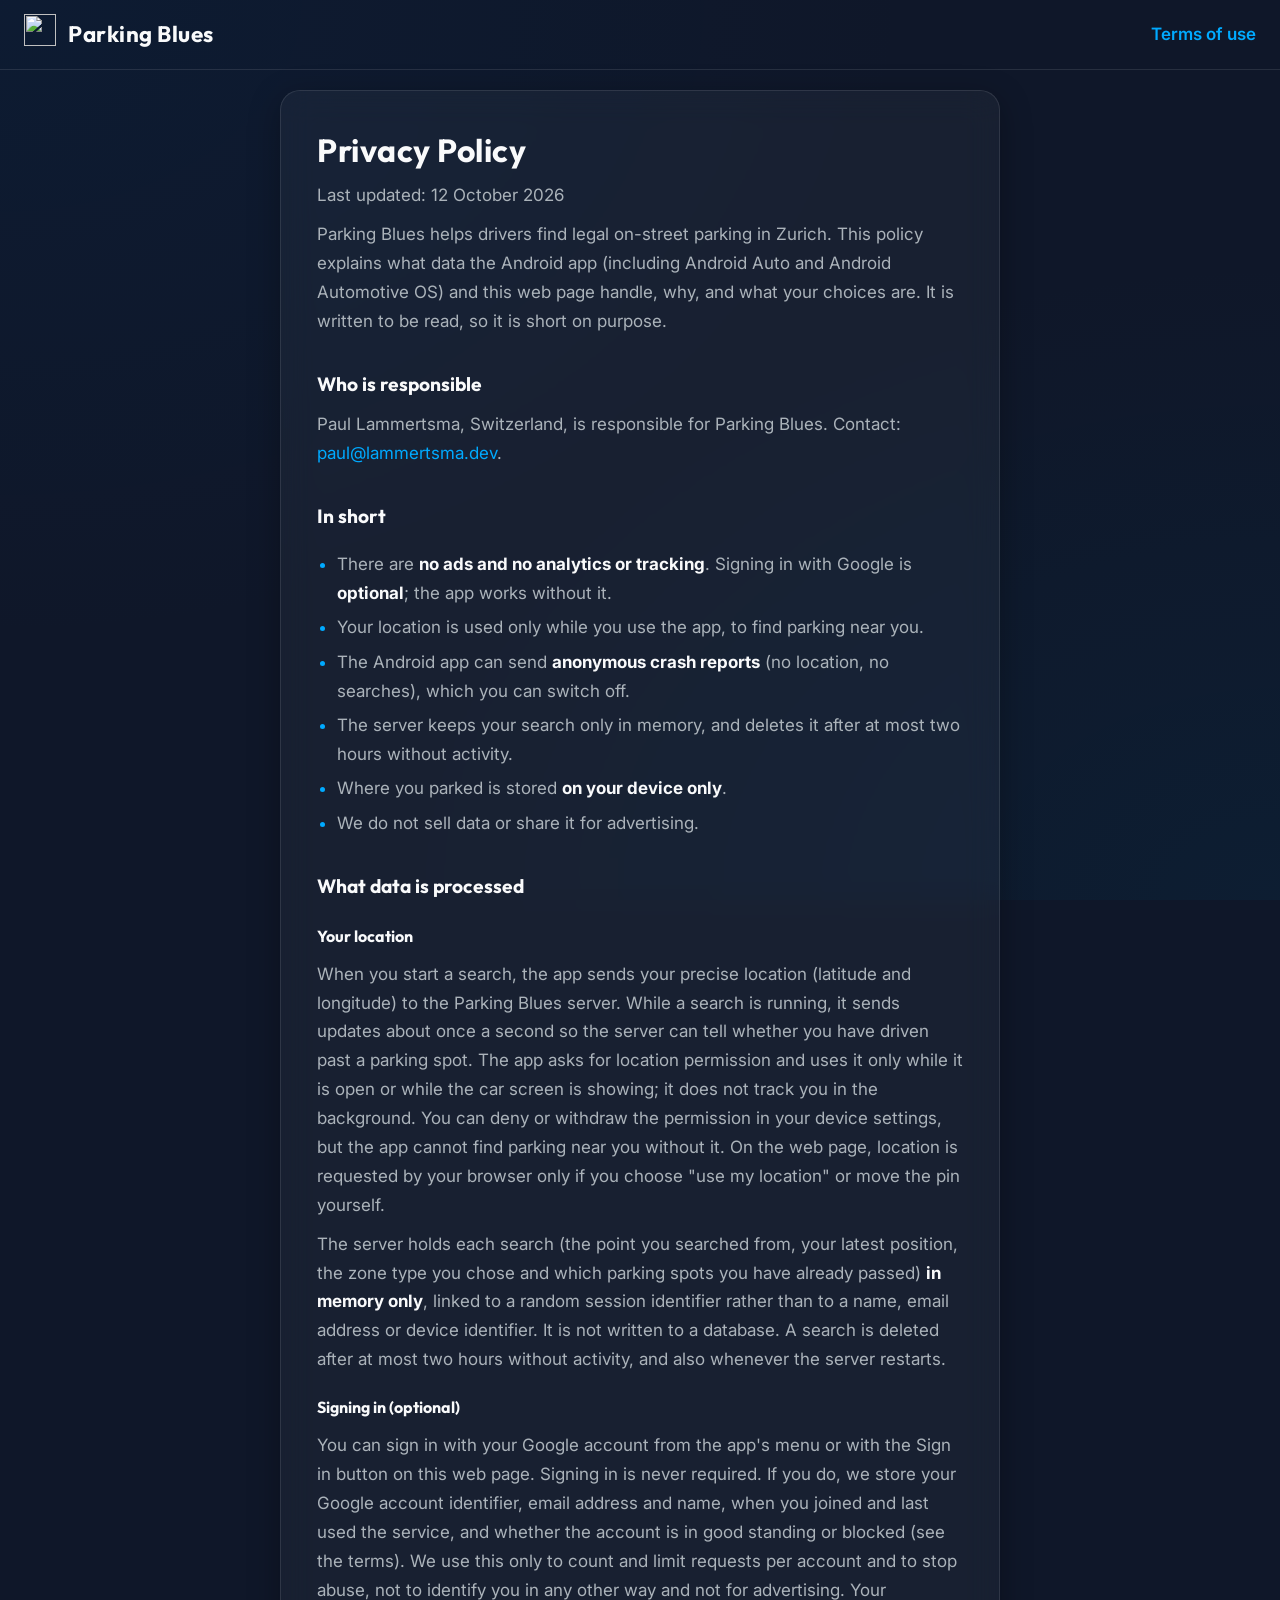
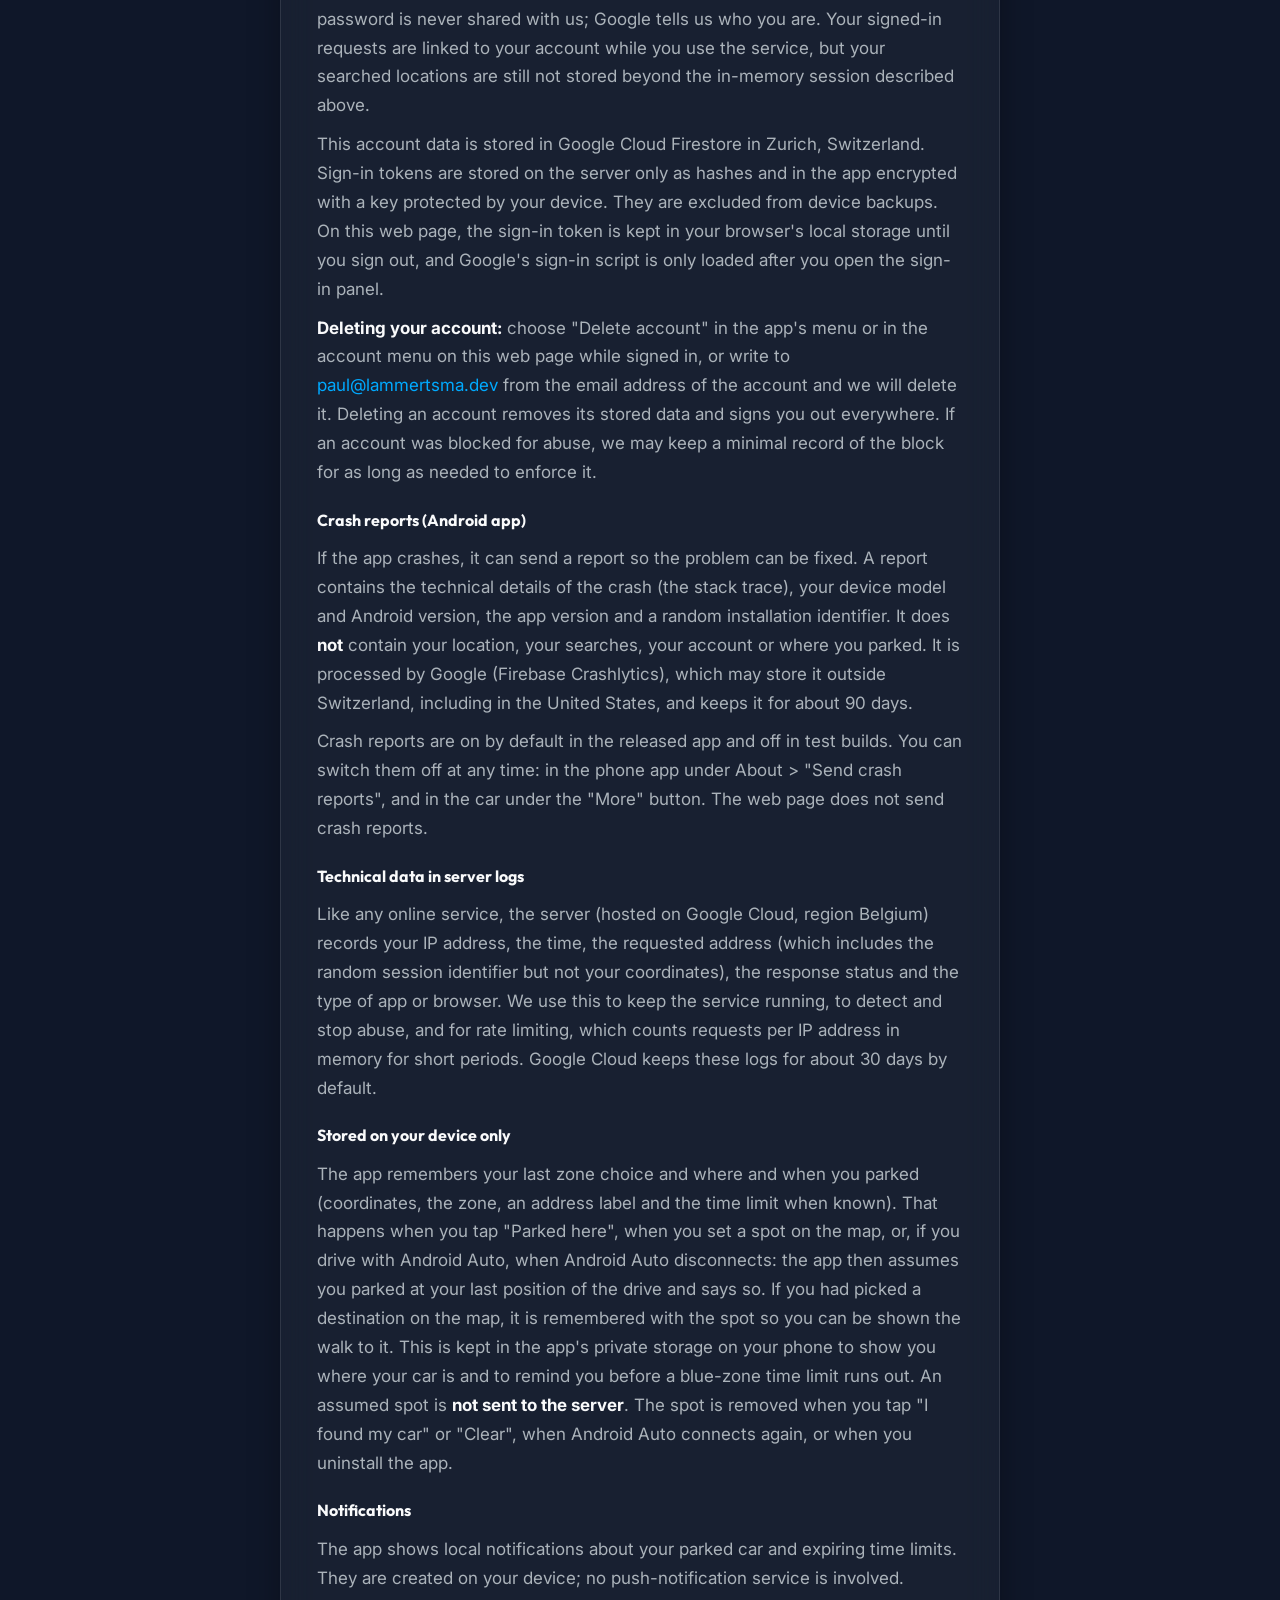
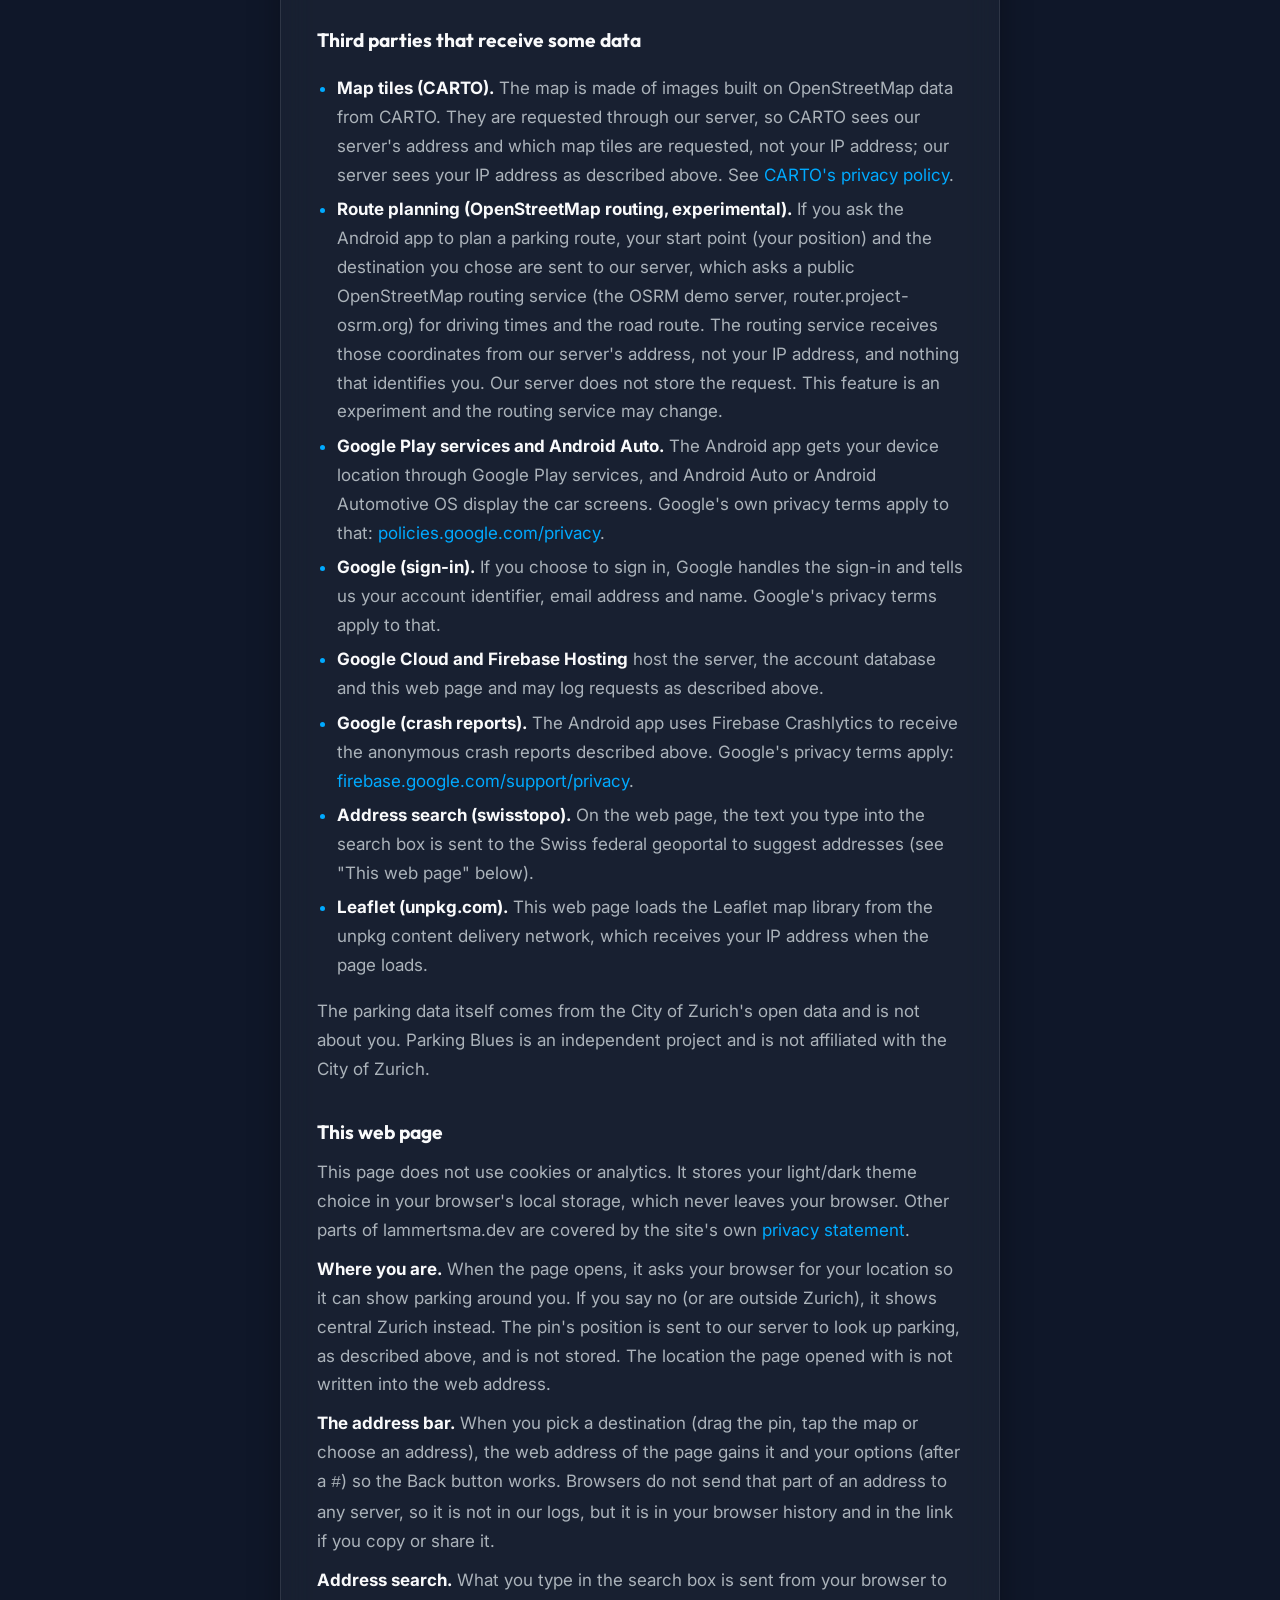
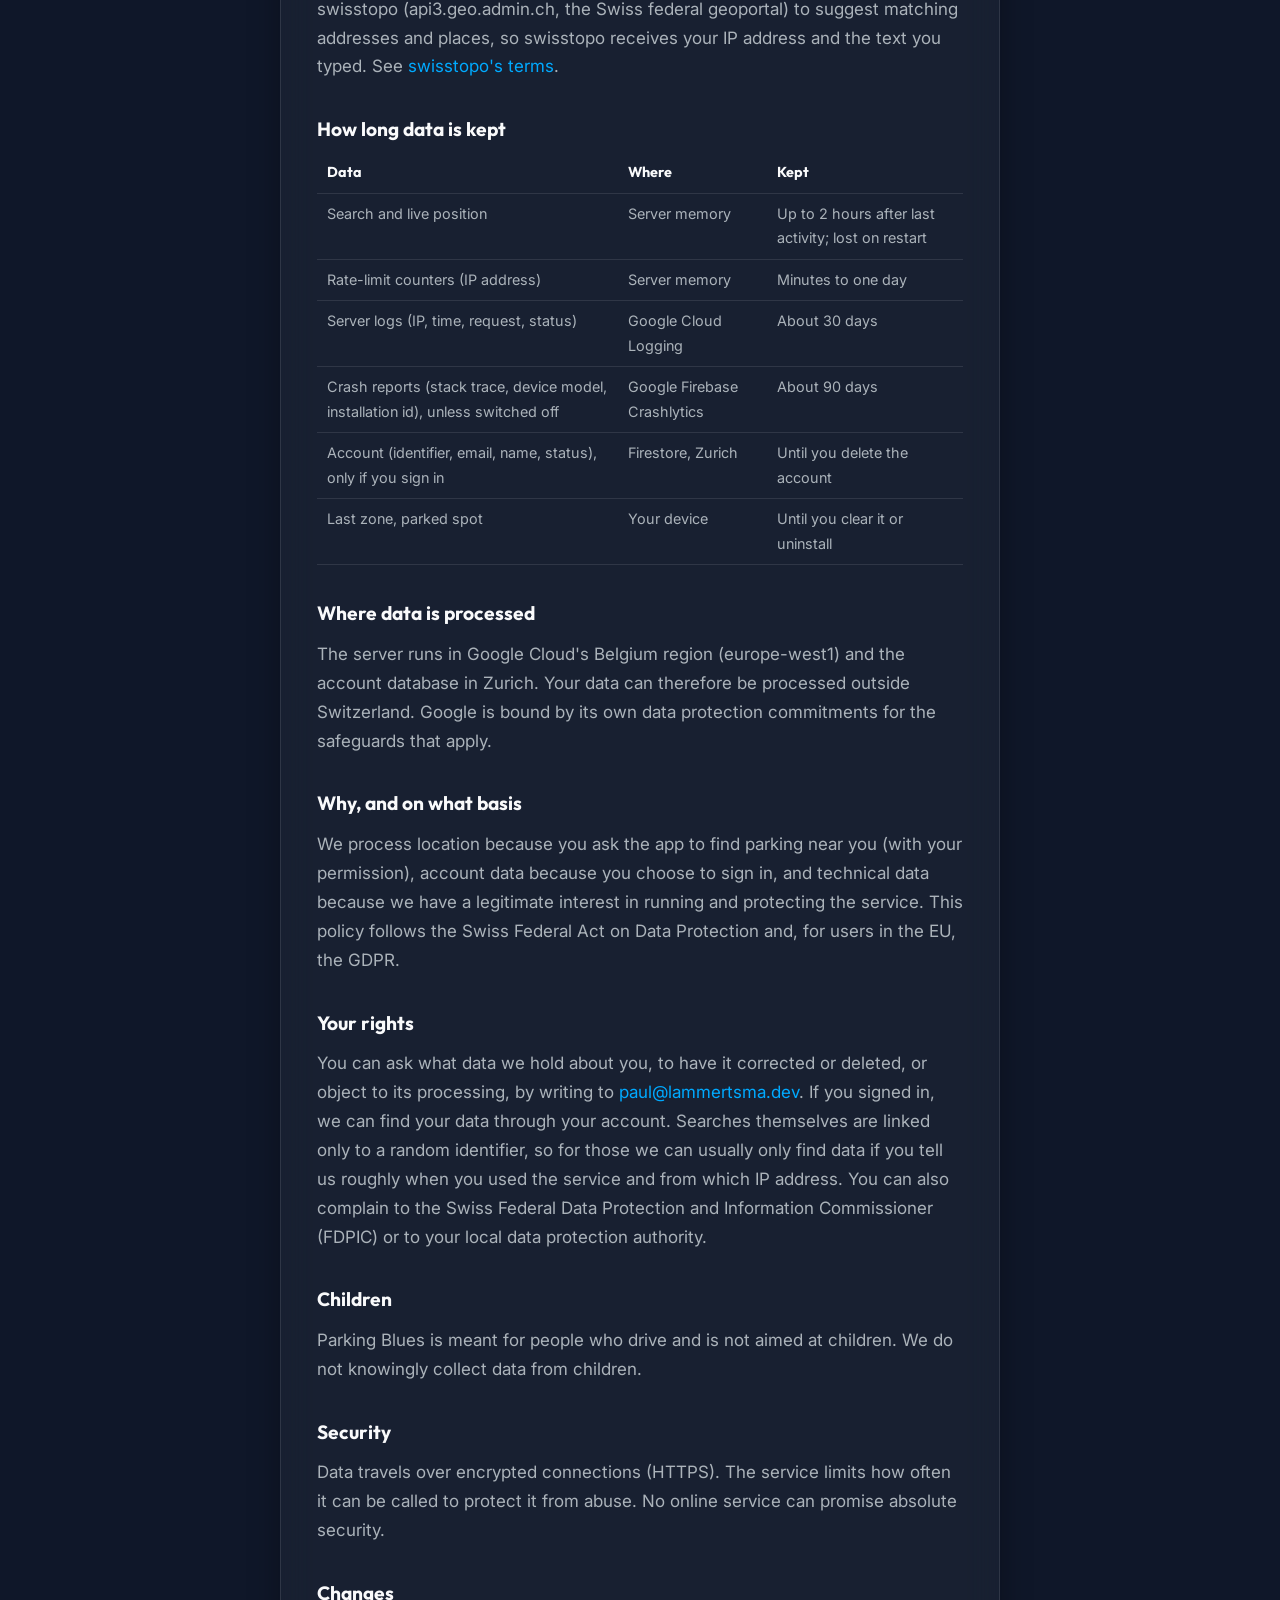
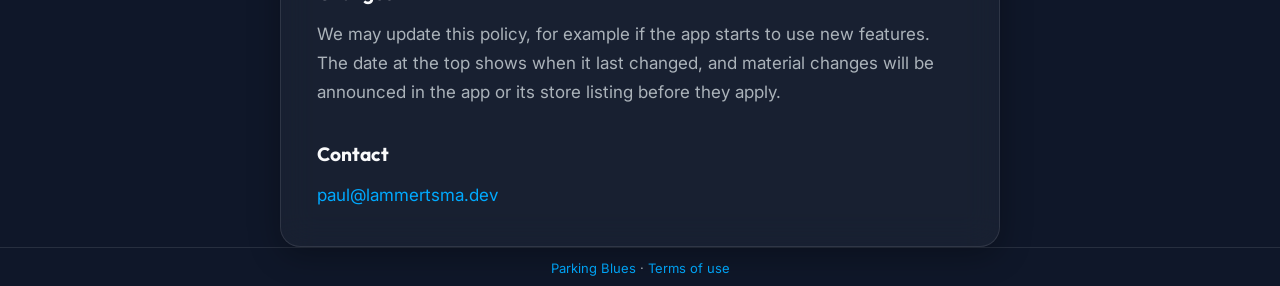
==== commit ccb6b4bc: "web: privacy policy covers route planning and the assumed parked spot * Route planning sends the sta" ====
--- a/web/privacy.html
+++ b/web/privacy.html
@@ -133,11 +133,15 @@
 
     <h4>Stored on your device only</h4>
     <p>
-      The app remembers your last zone choice and, if you tap "Parked here", where and when
-      you parked (coordinates, the zone, an address label and the time limit when known).
-      This is kept in the app's private storage on your phone to show you where your car is
-      and to remind you before a blue-zone time limit runs out. It is <strong>not sent to
-      the server</strong> and is removed when you tap "I found my car" or uninstall the app.
+      The app remembers your last zone choice and where and when you parked (coordinates, the
+      zone, an address label and the time limit when known). That happens when you tap "Parked
+      here", when you set a spot on the map, or, if you drive with Android Auto, when Android
+      Auto disconnects: the app then assumes you parked at your last position of the drive and
+      says so. If you had picked a destination on the map, it is remembered with the spot so you
+      can be shown the walk to it. This is kept in the app's private storage on your phone to
+      show you where your car is and to remind you before a blue-zone time limit runs out. An
+      assumed spot is <strong>not sent to the server</strong>. The spot is removed when you tap
+      "I found my car" or "Clear", when Android Auto connects again, or when you uninstall the app.
     </p>
 
     <h4>Notifications</h4>
@@ -154,6 +158,15 @@
         address and which map tiles are requested, not your IP address; our server sees your
         IP address as described above. See
         <a href="https://carto.com/privacy" rel="noopener">CARTO's privacy policy</a>.
+      </li>
+      <li>
+        <strong>Route planning (OpenStreetMap routing, experimental).</strong> If you ask the
+        Android app to plan a parking route, your start point (your position) and the destination
+        you chose are sent to our server, which asks a public OpenStreetMap routing service
+        (the OSRM demo server, router.project-osrm.org) for driving times and the road route. The
+        routing service receives those coordinates from our server's address, not your IP address,
+        and nothing that identifies you. Our server does not store the request. This feature is an
+        experiment and the routing service may change.
       </li>
       <li>
         <strong>Google Play services and Android Auto.</strong> The Android app gets your
--- a/web/style.css
+++ b/web/style.css
@@ -165,24 +165,13 @@
   min-width: 0;
 }
 
-/* Site icon linking back to the lammertsma.dev homepage. */
-.site-home {
-  display: flex;
+.brand-icon {
+  display: block;
   flex: none;
-  border: 1px solid var(--border);
-  border-radius: 8px;
-  overflow: hidden;
-  transition: var(--transition);
-}
-
-.site-home:hover {
-  border-color: var(--primary);
-}
-
-.site-home img {
-  display: block;
   width: 32px;
   height: 32px;
+  border: 1px solid var(--border);
+  border-radius: 8px;
 }
 
 .topbar h1 {
@@ -297,13 +286,17 @@
 
 /* ---- Header search ---------------------------------------------------
    Collapsed: just the toggle icon. Expanded (.topbar.search-expanded):
-   .search-row grows from 0 width to show the input, clear and locate
-   buttons, and the toggle hides -- so there's exactly one affordance for
-   "search" at a time, not a button sitting next to its own open field. */
+   .search-row grows from 0 width to show the input (with its clear button
+   overlaid inside it) and the toggle hides -- so there's exactly one
+   affordance for "search" at a time, not a button sitting next to its own
+   open field. #use-geolocation lives outside .search-row -- see its own
+   comment in index.html -- so it isn't part of that collapse and stays
+   visible either way. */
 
 .header-search {
   display: flex;
   align-items: center;
+  gap: 0.4rem;
 }
 
 .topbar.search-expanded #search-toggle {
@@ -314,7 +307,6 @@
   position: relative;
   display: flex;
   align-items: center;
-  gap: 0.4rem;
   width: 0;
   overflow: hidden;
   opacity: 0;
@@ -325,36 +317,75 @@
   width: 17rem;
   opacity: 1;
   /* Collapsed .search-row clips via overflow: hidden so it can animate from
-     width: 0 without the (currently invisible) input/buttons poking out;
-     expanded, #suggestions -- an absolutely positioned child extending
-     below this box -- needs to actually be visible instead of clipped. */
+     width: 0 without the (currently invisible) input poking out; expanded,
+     #suggestions -- an absolutely positioned child extending below this
+     box -- needs to actually be visible instead of clipped. */
   overflow: visible;
 }
 
-.search-row input {
+/* Wraps the input so #search-clear can sit inside it instead of as a
+   separate button alongside the field. */
+.search-field {
+  position: relative;
   flex: 1;
   min-width: 0;
-}
-
-/* #search-clear (below) replaces the browser's own type="search" cancel
-   icon -- without this they'd both render, one inside the input and one
-   outside it. */
-.search-row input::-webkit-search-cancel-button {
+  display: flex;
+  align-items: center;
+}
+
+.search-field input {
+  width: 100%;
+}
+
+/* Replaces the browser's own type="search" cancel icon -- without this
+   they'd both render, one inside the input and one outside it. */
+.search-field input::-webkit-search-cancel-button {
   display: none;
 }
 
-/* Always visible once there's text (not hover-gated like a native
-   ::-webkit-search-cancel-button, and consistent across browsers). */
-#search-clear {
-  flex: none;
+/* Overlaid inside .search-field's right edge rather than taking its own
+   slot next to the input -- visible once there's text to clear (not
+   hover-gated like a native ::-webkit-search-cancel-button, and
+   consistent across browsers). */
+.search-clear {
+  position: absolute;
+  right: 0.3rem;
+  top: 50%;
+  transform: translateY(-50%);
+  display: flex;
+  align-items: center;
+  justify-content: center;
+  width: 2rem;
+  height: 2rem;
+  padding: 0;
+  border: none;
+  border-radius: 50%;
+  background: transparent;
+  color: var(--muted-fg);
+}
+
+.search-clear:hover:not(:disabled) {
+  background: var(--surface-hover);
+  border-color: transparent;
+  color: var(--fg);
+}
+
+.search-clear svg {
+  width: 1.1rem;
+  height: 1.1rem;
+  fill: none;
+  stroke: currentColor;
+  stroke-width: 1.7;
+  stroke-linecap: round;
 }
 
 @media (max-width: 600px) {
   /* The search field takes over the whole header while in use, instead of
-     competing for space with the brand, theme toggle and account button. */
+     competing for space with the brand, account button and overflow menu.
+     #use-geolocation stays visible (see its own comment above). */
   .topbar.search-expanded .topbar-brand,
-  .topbar.search-expanded .theme-toggle,
-  .topbar.search-expanded .account {
+  .topbar.search-expanded .account,
+  .topbar.search-expanded .overflow-menu {
     display: none;
   }
 
@@ -366,8 +397,11 @@
     flex: 1;
   }
 
+  /* flex: 1 (not width: 100%) so #use-geolocation, a flex sibling outside
+     .search-row, keeps its own width instead of being pushed off-screen. */
   .topbar.search-expanded .search-row {
-    width: 100%;
+    width: auto;
+    flex: 1;
   }
 }
 
@@ -416,7 +450,10 @@
   position: absolute;
   right: 0;
   top: calc(100% + 0.5rem);
-  z-index: 1000; /* above the Leaflet panes */
+  /* Leaflet's own controls (zoom, fullscreen) sit at z-index 1000 too and
+     come later in the DOM, so at the same z-index they'd render on top of
+     this panel -- matches #suggestions' z-index below for the same reason. */
+  z-index: 1100;
   width: 16rem;
   max-width: calc(100vw - 2rem);
   padding: 0.9rem;
@@ -449,6 +486,91 @@
 
 .account-panel .danger {
   color: #ef5350;
+}
+
+/* ---- Overflow menu (theme) -------------------------------------------- */
+
+.overflow-menu {
+  position: relative;
+}
+
+.overflow-panel {
+  position: absolute;
+  right: 0;
+  top: calc(100% + 0.5rem);
+  /* Leaflet's own controls (zoom, fullscreen) sit at z-index 1000 too and
+     come later in the DOM, so at the same z-index they'd render on top of
+     this panel -- matches #suggestions' z-index below for the same reason. */
+  z-index: 1100;
+  padding: 0.9rem;
+  border: 1px solid var(--border);
+  border-radius: 12px;
+  background: var(--bg); /* opaque: the glass surfaces would let the map show through */
+  box-shadow: var(--shadow);
+}
+
+.overflow-panel p {
+  margin: 0 0 0.6rem;
+  font-size: 0.85rem;
+}
+
+.overflow-item {
+  display: block;
+  width: 100%;
+  margin-top: 0.7rem;
+  padding: 0.5rem 0;
+  text-align: left;
+  font-size: 0.9rem;
+  font-weight: 600;
+  color: var(--fg);
+  background: none;
+  border: none;
+  border-top: 1px solid var(--border);
+  border-radius: 0;
+}
+
+.overflow-item:hover {
+  color: var(--primary);
+  background: none;
+  border-color: var(--border);
+  transform: none;
+  box-shadow: none;
+}
+
+/* ---- About dialog -------------------------------------------------- */
+
+.about-dialog {
+  max-width: 20rem;
+  padding: 1.5rem;
+  text-align: center;
+  color: var(--fg);
+  background: var(--bg);
+  border: 1px solid var(--border);
+  border-radius: 12px;
+  box-shadow: var(--shadow);
+}
+
+.about-dialog::backdrop {
+  background: rgba(0, 0, 0, 0.5);
+}
+
+.about-dialog .brand-icon {
+  width: 48px;
+  height: 48px;
+  margin: 0 auto 1rem;
+}
+
+.about-dialog p {
+  margin: 0 0 0.75rem;
+}
+
+.about-dialog a {
+  display: inline-block;
+  margin-bottom: 1.25rem;
+}
+
+.about-dialog button {
+  width: 100%;
 }
 
 .reset-btn {
@@ -859,12 +981,14 @@
 
 /* ---- Nearby parking: filters, areas ---------------------------- */
 
-/* .search-row's own layout (position/display/width/transition) is defined
-   with the rest of the header search near .theme-toggle, above -- it now
-   lives in the header, not here, but its *visual* input styling stays. */
-.search-row input {
+/* .search-row/.search-field's own layout (position/display/width/
+   transition) is defined with the rest of the header search near
+   .header-search, above -- it now lives in the header, not here, but its
+   *visual* input styling stays. Right padding leaves room for #search-clear,
+   overlaid inside the field -- see .search-clear. */
+.search-field input {
   min-height: 2.75rem;
-  padding: 0 0.9rem;
+  padding: 0 2.4rem 0 0.9rem;
   font: inherit;
   color: var(--fg);
   background: var(--card-bg);
@@ -872,7 +996,7 @@
   border-radius: 8px;
 }
 
-.search-row input::placeholder {
+.search-field input::placeholder {
   color: var(--muted-fg);
 }
 
@@ -1004,6 +1128,8 @@
 }
 
 .area {
+  display: flex;
+  align-items: stretch;
   margin-bottom: 0.5rem;
   background: var(--card-bg);
   border: 1px solid var(--border);
@@ -1011,7 +1137,28 @@
   overflow: hidden;
 }
 
+.area.selected {
+  border-color: var(--primary);
+}
+
+.area-nav {
+  display: flex;
+  align-items: center;
+  justify-content: center;
+  flex: none;
+  width: 3.4rem;
+  color: var(--muted-fg);
+}
+
+.area-nav:hover,
+.area-nav:focus-visible {
+  color: var(--fg);
+  background: var(--surface-hover);
+}
+
 .area-row {
+  flex: 1;
+  min-width: 0;
   display: flex;
   align-items: center;
   gap: 0.8rem;
@@ -1043,10 +1190,6 @@
   color: var(--muted-fg);
   font-size: 0.9rem;
   font-weight: 400;
-}
-
-.area-details {
-  padding: 0.2rem 0.8rem 0.8rem;
 }
 
 .button-link {
@@ -1190,3 +1333,36 @@
 body.map-fullscreen-open {
   overflow: hidden;
 }
+
+.geo-fallback {
+  position: fixed;
+  left: 0.75rem;
+  right: 0.75rem;
+  bottom: 0.75rem;
+  z-index: 3000;
+  max-width: 28rem;
+  margin: 0 auto;
+  padding: 0.9rem 1rem;
+  background: var(--bg);
+  color: var(--fg);
+  border: 1px solid var(--border);
+  border-radius: 12px;
+  box-shadow: var(--shadow);
+}
+
+.geo-fallback p {
+  margin: 0 0 0.5rem;
+}
+
+.geo-fallback code {
+  display: block;
+  margin-bottom: 0.7rem;
+  font-size: 1.05rem;
+  user-select: all;
+  -webkit-user-select: all;
+}
+
+.geo-actions {
+  display: flex;
+  gap: 0.5rem;
+}
